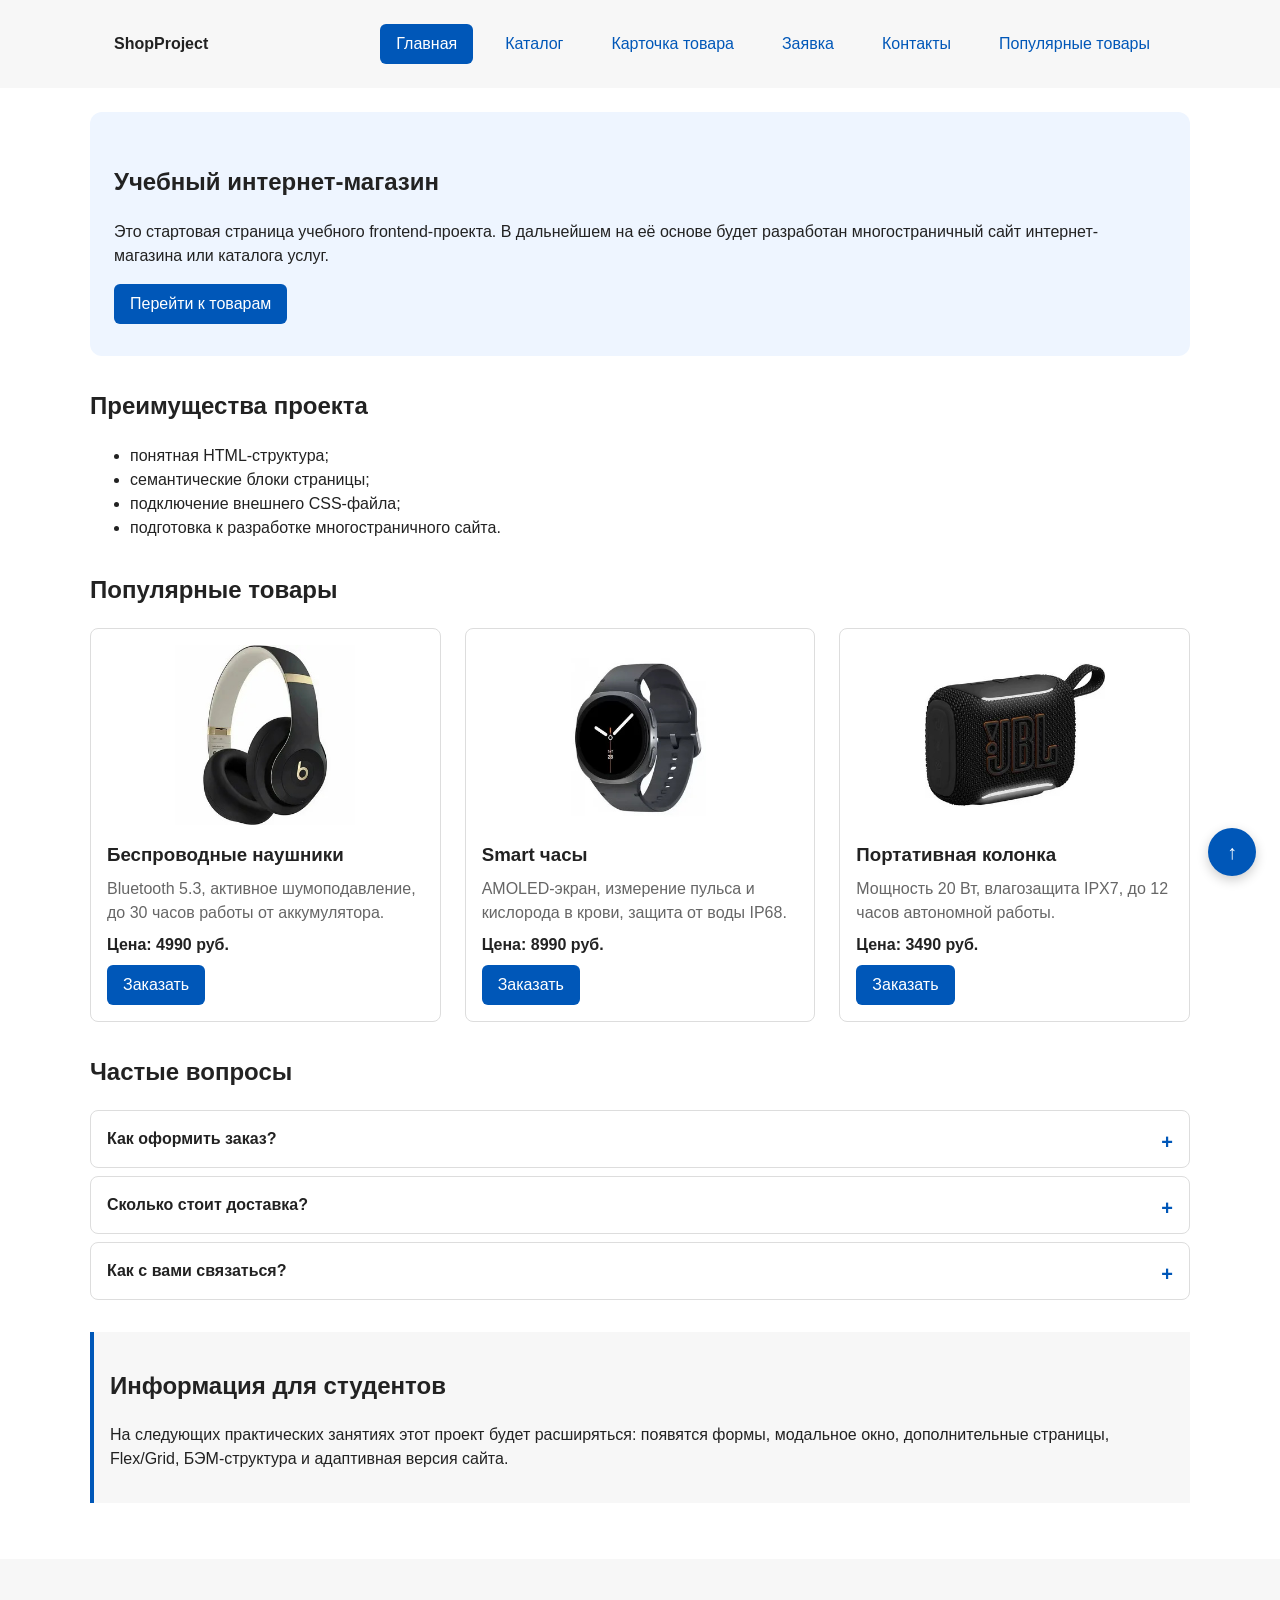
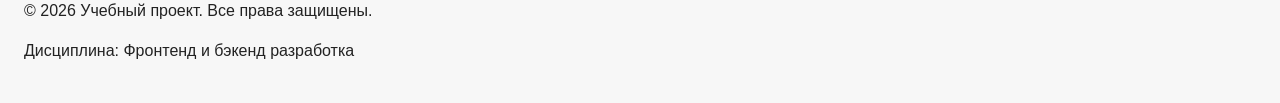
==== index.html @ 7fcfe35f "Create project structure" ====
<!DOCTYPE html>
<html lang="ru">

<head>
  
  <meta charset="UTF-8">
  <meta name="viewport" content="width=device-width, initial-scale=1.0">
  <title>Учебный интернет-магазин</title>
  <link rel="stylesheet" href="css/style.css">
  <script src="js/main.js" defer></script>
  <meta property="og:type" content="website">
  <meta property="og:title" content="Учебный интернет-магазин">
  <meta property="og:description" content="Учебный frontend-проект интернет-магазина.">
  <meta property="og:image" content="https://tobleron333.github.io/kr1-html-css-shop/images/preview.jpg">

</head>

<body>

<header class="site-header">
  <div class="site-header__inner">
    <a class="site-header__logo" href="index.html">ShopProject</a>

    <nav class="site-nav" aria-label="Основная навигация">
      <ul class="site-nav__list">
        <li class="site-nav__item">
          <a class="site-nav__link site-nav__link--active" href="index.html">Главная</a>
        </li>
        <li class="site-nav__item">
          <a class="site-nav__link" href="catalog.html">Каталог</a>
        </li>
        <li class="site-nav__item">
          <a class="site-nav__link" href="product.html">Карточка товара</a>
        </li>
        <li class="site-nav__item">
          <a class="site-nav__link" href="order.html">Заявка</a>
        </li>
        <li class="site-nav__item">
          <a class="site-nav__link" href="contacts.html">Контакты</a>
        </li>
        <li class="site-nav__item">
          <a class="site-nav__link" href="index.html#popular">Популярные товары</a>
        </li>
      </ul>
    </nav>
  </div>
</header>

<main>
  <!-- Основное содержимое страницы -->

   <section class="hero">
  <h1>Учебный интернет-магазин</h1>
  <p>
    Это стартовая страница учебного frontend-проекта.
    В дальнейшем на её основе будет разработан многостраничный сайт
    интернет-магазина или каталога услуг.
  </p>
  <a class="button button--primary" href="#popular">Перейти к товарам</a>
</section>

<section class="section" id="advantages">
  <h2>Преимущества проекта</h2>

  <ul class="advantages__list">
    <li>понятная HTML-структура;</li>
    <li>семантические блоки страницы;</li>
    <li>подключение внешнего CSS-файла;</li>
    <li>подготовка к разработке многостраничного сайта.</li>
  </ul>
</section>

<section class="section" id="popular">
  <h2>Популярные товары</h2>

  <div class="products-grid">

    <article class="product-card">
      <img class="product-card__image" src="images/product-1.jpg" alt="Беспроводные наушники" width="400" height="300" loading="lazy">
      <h3 class="product-card__title">Беспроводные наушники</h3>
      <p class="product-card__description">Bluetooth 5.3, активное шумоподавление, до 30 часов работы от аккумулятора.</p>
      <p class="product-card__price">Цена: 4990 руб.</p>
      <button class="button button--primary product-card__button" type="button" data-product="Беспроводные наушники">
        Заказать
      </button>
    </article>

    <article class="product-card">
      <img class="product-card__image" src="images/product-2.jpg" alt="Умные часы" width="400" height="300" loading="lazy">
      <h3 class="product-card__title">Smart часы</h3>
      <p class="product-card__description">AMOLED-экран, измерение пульса и кислорода в крови, защита от воды IP68.</p>
      <p class="product-card__price">Цена: 8990 руб.</p>
      <button class="button button--primary product-card__button" type="button" data-product="Умные часы">
        Заказать
      </button>
    </article>

    <article class="product-card">
      <img class="product-card__image" src="images/product-3.jpg" alt="Портативная колонка" width="400" height="300" loading="lazy">
      <h3 class="product-card__title">Портативная колонка</h3>
      <p class="product-card__description">Мощность 20 Вт, влагозащита IPX7, до 12 часов автономной работы.</p>
      <p class="product-card__price">Цена: 3490 руб.</p>
      <button class="button button--primary product-card__button" type="button" data-product="Портативная колонка">
        Заказать
      </button>
    </article>

  </div>

</section>

<section class="section faq" id="faq">
  <h2>Частые вопросы</h2>

  <details class="faq__item">
    <summary class="faq__question">Как оформить заказ?</summary>
    <p class="faq__answer">
      Нажмите кнопку «Заказать» на карточке товара или перейдите на страницу «Заявка» и заполните форму. Мы свяжемся с вами для подтверждения.
    </p>
  </details>

  <details class="faq__item">
    <summary class="faq__question">Сколько стоит доставка?</summary>
    <p class="faq__answer">
      Доставка по городу - бесплатно при заказе от 3000 рублей. В другие регионы - по тарифам транспортных компаний.
    </p>
  </details>

  <details class="faq__item">
    <summary class="faq__question">Как с вами связаться?</summary>
    <p class="faq__answer">
      Позвоните по телефону +7 (900) 000-00-00, напишите на
      info@example.com или оставьте заявку через форму на сайте.
    </p>
  </details>
</section>

<aside class="info-block">
  <h2>Информация для студентов</h2>
  <p>
    На следующих практических занятиях этот проект будет расширяться:
    появятся формы, модальное окно, дополнительные страницы, Flex/Grid,
    БЭМ-структура и адаптивная версия сайта.
  </p>
</aside>
</main>

<footer id="contacts">
  <p>&copy; 2026 Учебный проект. Все права защищены.</p>
  <p>Дисциплина: Фронтенд и бэкенд разработка</p>
</footer>

<dialog class="order-dialog" id="order-dialog" aria-labelledby="order-dialog-title">
  <h2 class="order-dialog__title" id="order-dialog-title">Оформление заявки</h2>

  <form class="order-form" id="order-form" action="#" method="post" novalidate>
    <input id="selected-product" name="selected-product" type="hidden">

    <div class="order-form__field">
      <label class="order-form__label" for="order-name">Имя</label>
      <input
        class="order-form__input"
        id="order-name"
        name="name"
        type="text"
        placeholder="Введите ваше имя"
        minlength="2"
        autocomplete="given-name"
        required
      >
    </div>

    <div class="order-form__field">
      <label class="order-form__label" for="order-email">E-mail</label>
      <input
        class="order-form__input"
        id="order-email"
        name="email"
        type="email"
        placeholder="example@mail.ru"
        autocomplete="email"
        required
      >
    </div>

    <div class="order-form__field">
      <label class="order-form__label" for="order-phone">Телефон</label>
      <input
        class="order-form__input"
        id="order-phone"
        name="phone"
        type="tel"
        inputmode="tel"
        placeholder="+7 (900) 000-00-00"
        pattern="^\+7 \(\d{3}\) \d{3}-\d{2}-\d{2}$"
        required
      >
      <small class="order-form__hint">Формат: +7 (900) 000-00-00</small>
    </div>

    <div class="order-form__field">
      <label class="order-form__label" for="order-date">Дата связи</label>
      <input
        class="order-form__input"
        id="order-date"
        name="date"
        type="date"
      >
    </div>

    <div class="order-form__field">
      <label class="order-form__label" for="order-topic">Тема заявки</label>
      <select class="order-form__input" id="order-topic" name="topic" required>
        <option value="">Выберите тему</option>
        <option value="product">Заказ товара</option>
        <option value="consultation">Консультация</option>
        <option value="delivery">Доставка</option>
      </select>
    </div>

    <div class="order-form__field">
      <label class="order-form__label" for="order-comment">Комментарий</label>
      <textarea
        class="order-form__input"
        id="order-comment"
        name="comment"
        rows="4"
        placeholder="Укажите дополнительную информацию"
      ></textarea>
    </div>

    <div class="order-form__field order-form__field--checkbox">
      <label>
        <input
          class="order-form__checkbox"
          id="order-agreement"
          name="agreement"
          type="checkbox"
          required
        >
        Я согласен на обработку данных
      </label>
    </div>

    <div class="order-form__actions">
      <button class="button button--secondary" type="button" id="close-order-dialog">Закрыть</button>
      <button class="button button--primary" type="submit">Отправить заявку</button>
    </div>
  </form>
</dialog>

<p class="success-message" id="success-message" hidden>
  Форма успешно отправлена!
</p>

  <a href="#top" class="scroll-top" id="scroll-top" aria-label="Наверх">↑</a>

</body>
</html>
---- css/style.css ----
/* ===============================
   1. Переменные проекта
   =============================== */

:root {

  --color-bg: #ffffff;
  --color-text: #222222;
  --color-muted: #666666;
  --color-primary: #0057b8;
  --color-primary-dark: #003f86;
  --color-border: #dddddd;
  --color-surface: #f7f7f7;
  --color-surface-accent: #eef5ff;
  --color-danger: #b00020;
  --color-success: #168a2f;
  --color-success-bg: #eefaf0;
  --color-white: #ffffff;

  --space-xs: 4px;
  --space-sm: 8px;
  --space-md: 16px;
  --space-lg: 24px;
  --space-xl: 32px;

  --radius-sm: 6px;
  --radius-md: 8px;
  --radius-lg: 12px;

  --container-width: 1100px;
}

/* ===============================
   2. Базовые стили
   =============================== */

* {
  box-sizing: border-box;
}

html {
  scroll-behavior: smooth;
}

body {
  margin: 0;
  font-family: Arial, sans-serif;
  line-height: 1.5;
  color: var(--color-text);
  background-color: var(--color-bg);
}

main,
footer {
  padding: var(--space-lg);
}

.site-header {
  position: sticky;
  top: 0;
  z-index: 100;
  background-color: var(--color-surface);
}

.site-header__inner {
  display: grid;
  grid-template-columns: auto 1fr;
  align-items: center;
  gap: var(--space-lg);
  max-width: var(--container-width);
  margin: 0 auto;
  padding: var(--space-lg);
}

.site-header__logo {
  font-weight: 700;
  color: var(--color-text);
  text-decoration: none;
}

.site-nav__list {
  display: flex;
  flex-wrap: wrap;
  justify-content: flex-end;
  align-items: center;
  gap: var(--space-md);
  padding: 0;
  margin: 0;
  list-style: none;
}

.site-nav__link {
  display: inline-block;
  padding: var(--space-sm) var(--space-md);
  color: var(--color-primary);
  text-decoration: none;
  border-radius: var(--radius-sm);
}

.site-nav__link:hover {
  color: var(--color-white);
  background-color: var(--color-primary);
}

.site-nav__link:focus-visible {
  outline: 2px solid var(--color-primary);
  outline-offset: 3px;
}

.site-nav__link--active {
  color: var(--color-white);
  background-color: var(--color-primary);
}

footer {
  background-color: var(--color-surface);
}

/* ===============================
   3. Общие элементы интерфейса
   =============================== */

a {
  color: var(--color-primary);
}

a:hover {
  color: var(--color-primary-dark);
}

a:focus-visible {
  outline: 2px solid var(--color-primary);
  outline-offset: 3px;
}

.button {
  display: inline-block;
  padding: var(--space-sm) var(--space-md);
  border: none;
  border-radius: var(--radius-sm);
  font: inherit;
  text-decoration: none;
  cursor: pointer;
}

.button--primary {
  color: var(--color-white);
  background-color: var(--color-primary);
}

.button--primary:hover {
  background-color: var(--color-primary-dark);
}

.button--secondary {
  color: var(--color-primary);
  background-color: transparent;
  border: 1px solid var(--color-primary);
}

.button--secondary:hover {
  color: var(--color-white);
  background-color: var(--color-primary);
}

.button:focus-visible {
  outline: 2px solid var(--color-primary);
  outline-offset: 3px;
}

.button:disabled,
.button--disabled {
  opacity: 0.6;
  cursor: not-allowed;
}

.breadcrumbs {
  max-width: var(--container-width);
  margin: 0 auto var(--space-md);
  font-size: 14px;
  color: var(--color-muted);
}

.breadcrumbs__link {
  color: var(--color-primary);
}

.breadcrumbs__current::before {
  content: " / ";
  color: var(--color-muted);
}

:target {
  outline: 2px dashed var(--color-primary);
  outline-offset: 4px;
}

/* ===============================
   4. Компоненты страницы
   =============================== */

.hero {
  max-width: var(--container-width);
  margin: 0 auto var(--space-xl);
  padding: var(--space-xl) var(--space-lg);
  background-color: var(--color-surface-accent);
  border-radius: var(--radius-lg);
}

.section {
  max-width: var(--container-width);
  margin: 0 auto var(--space-xl);
}

.section h2 {
  margin-top: 0;
}

.products-grid {
  display: grid;
  grid-template-columns: repeat(3,1fr);
  gap: var(--space-lg);
}

.product-card {
  display: flex;
  flex-direction: column;
  gap: var(--space-sm);
  padding: var(--space-md);
  border: 1px solid var(--color-border);
  border-radius: var(--radius-md);
  background-color: var(--color-bg);
  position: relative;
}

.product-card:hover {
  border-color: var(--color-primary);
}

.product-card__title {
  margin: 0;
  color: var(--color-text);
}

.product-card__description {
  margin: 0;
  color: var(--color-muted);
}

.product-card__price {
  margin: 0;
  font-weight: 700;
}

.product-card__button {
  margin-top: auto;
  align-self: flex-start;
}

.product-card--new {
  border-color: var(--color-success);
}

.product-card--discount {
  border-color: var(--color-danger);
}

.product-card--discount .product-card__price {
  color: var(--color-danger);
}

.product-card__badge {
  position: absolute;
  top: var(--space-sm);
  right: var(--space-sm);
  padding: 4px 8px;
  color: var(--color-white);
  background-color: var(--color-primary);
  border-radius: var(--radius-sm);
  font-size: 12px;
  font-weight: 700;
  text-transform: uppercase;
}

.product-card__badge--new {
  background-color: var(--color-success);
}

.product-card__badge--discount {
  background-color: var(--color-danger);
}

.info-block {
  max-width: var(--container-width);
  margin: 0 auto var(--space-xl);
  padding: var(--space-md);
  border-left: 4px solid var(--color-primary);
  background-color: var(--color-surface);
}

.catalog-layout {
  max-width: var(--container-width);
  margin: 0 auto var(--space-xl);
  display: grid;
  grid-template-columns: 260px 1fr;
  grid-template-areas: "filters products";
  gap: var(--space-lg);
}

.catalog-filters {
  grid-area: filters;
  position: sticky;
  top: 100px;
  align-self: start;
  padding: var(--space-md);
  border: 1px solid var(--color-border);
  border-radius: var(--radius-md);
  background-color: var(--color-surface);
}

.catalog-products {
  grid-area: products;
}

/* ===============================
   5. Форма и модальное окно
   =============================== */

.order-dialog {
  width: min(100% - 32px, 560px);
  padding: var(--space-lg);
  border: none;
  border-radius: var(--radius-lg);
}

.order-dialog::backdrop {
  background-color: rgba(0, 0, 0, 0.5);
}

.order-dialog__title {
  margin-top: 0;
}

.order-form__field {
  margin-bottom: var(--space-md);
}

.order-form__label {
  display: block;
  margin-bottom: var(--space-xs);
}

.order-form__input {
  width: 100%;
  padding: 10px 12px;
  border: 1px solid var(--color-border);
  border-radius: var(--radius-sm);
  font: inherit;
}

.order-form__checkbox {
  width: auto;
}

.order-form__hint {
  display: block;
  margin-top: var(--space-xs);
  color: var(--color-muted);
}

.order-form__input:hover {
  border-color: var(--color-primary);
}

.order-form__input:focus-visible,
.order-form__actions button:focus-visible {
  outline: 2px solid var(--color-primary);
  outline-offset: 3px;
}

[aria-invalid="true"] {
  border-color: var(--color-danger);
}

.success-message {
  max-width: var(--container-width);
  margin: var(--space-lg) auto;
  padding: var(--space-md);
  border-left: 4px solid var(--color-success);
  background-color: var(--color-success-bg);
}

.filters-form {
  display: grid;
  gap: var(--space-md);
}

.filters-form fieldset {
  margin: 0;
  padding: var(--space-md);
  border: 1px solid var(--color-border);
  border-radius: var(--radius-sm);
}

.filters-form legend {
  font-weight: 700;
}

.filters-form label {
  display: block;
  margin-bottom: var(--space-sm);
}

.filters-form input[type="number"] {
  width: 100%;
  padding: 8px 10px;
  border: 1px solid var(--color-border);
  border-radius: var(--radius-sm);
  font: inherit;
}

/* ===============================
   6. Карточка товара (страница)
   =============================== */

.product-detail {
  max-width: var(--container-width);
  margin: 0 auto var(--space-xl);
  display: grid;
  grid-template-columns: 1fr 1fr;
  gap: var(--space-xl);
  align-items: start;
}

.product-detail__media {
  position: relative;
  padding: var(--space-xl);
  border: 1px solid var(--color-border);
  border-radius: var(--radius-md);
  background-color: var(--color-surface);
  text-align: center;
}

.product-detail__placeholder {
  font-size: 18px;
  color: var(--color-muted);
  padding: var(--space-xl) 0;
}

.product-detail__info {
  display: flex;
  flex-direction: column;
  gap: var(--space-md);
}

.product-detail__title {
  margin: 0;
}

.product-detail__description {
  margin: 0;
  color: var(--color-muted);
}

.product-detail__price {
  margin: 0;
  font-size: 20px;
  font-weight: 700;
}

.product-table {
  width: 100%;
  border-collapse: collapse;
  margin-top: var(--space-md);
}

.product-table caption {
  text-align: left;
  font-weight: 700;
  margin-bottom: var(--space-sm);
}

.product-table th,
.product-table td {
  padding: var(--space-sm) var(--space-md);
  border: 1px solid var(--color-border);
  text-align: left;
}

.product-table thead th {
  background-color: var(--color-surface);
}

.order-form--page {
  max-width: 560px;
  margin-top: var(--space-lg);
  padding: var(--space-lg);
  border: 1px solid var(--color-border);
  border-radius: var(--radius-md);
  background-color: var(--color-bg);
}

.faq {
  max-width: var(--container-width);
}

.faq__item {
  margin-bottom: var(--space-sm);
  padding: var(--space-md);
  border: 1px solid var(--color-border);
  border-radius: var(--radius-md);
  background-color: var(--color-bg);
}

.faq__item[open] {
  border-color: var(--color-primary);
}

.faq__question {
  position: relative;
  padding-right: var(--space-lg);
  cursor: pointer;
  font-weight: 700;
  color: var(--color-text);
  list-style: none;
}

.faq__question::-webkit-details-marker {
  display: none;
}

.faq__question::after {
  content: "+";
  position: absolute;
  right: 0;
  top: 0;
  font-size: 20px;
  color: var(--color-primary);
}

.faq__item[open] .faq__question::after {
  content: "−";
}

.faq__answer {
  margin-top: var(--space-sm);
  margin-bottom: 0;
  color: var(--color-muted);
}

/* Кнопка Наверх */
.scroll-top {
  position: fixed;
  right: var(--space-lg);
  bottom: var(--space-lg);
  z-index: 50;
  display: inline-flex;
  align-items: center;
  justify-content: center;
  width: 48px;
  height: 48px;
  color: var(--color-white);
  background-color: var(--color-primary);
  border-radius: 50%;
  text-decoration: none;
  font-size: 20px;
  font-weight: 700;
  box-shadow: 0 4px 12px rgba(0, 0, 0, 0.2);
  opacity: 0;
  visibility: hidden;
  transition: opacity 0.3s, visibility 0.3s, background-color 0.2s;
}

.scroll-top--visible {
  opacity: 1;
  visibility: visible;
}

.scroll-top:hover {
  background-color: var(--color-primary-dark);
}

.scroll-top:focus-visible {
  outline: 2px solid var(--color-primary);
  outline-offset: 3px;
}

.product-card__image {
  display: block;
  width: 100%;
  height: 180px;
  object-fit: contain;
  border-radius: var(--radius-sm);
  margin-bottom: var(--space-sm);
}

.product-detail__image {
  display: block;
  width: 100%;
  height: auto;
  border-radius: var(--radius-md);
}
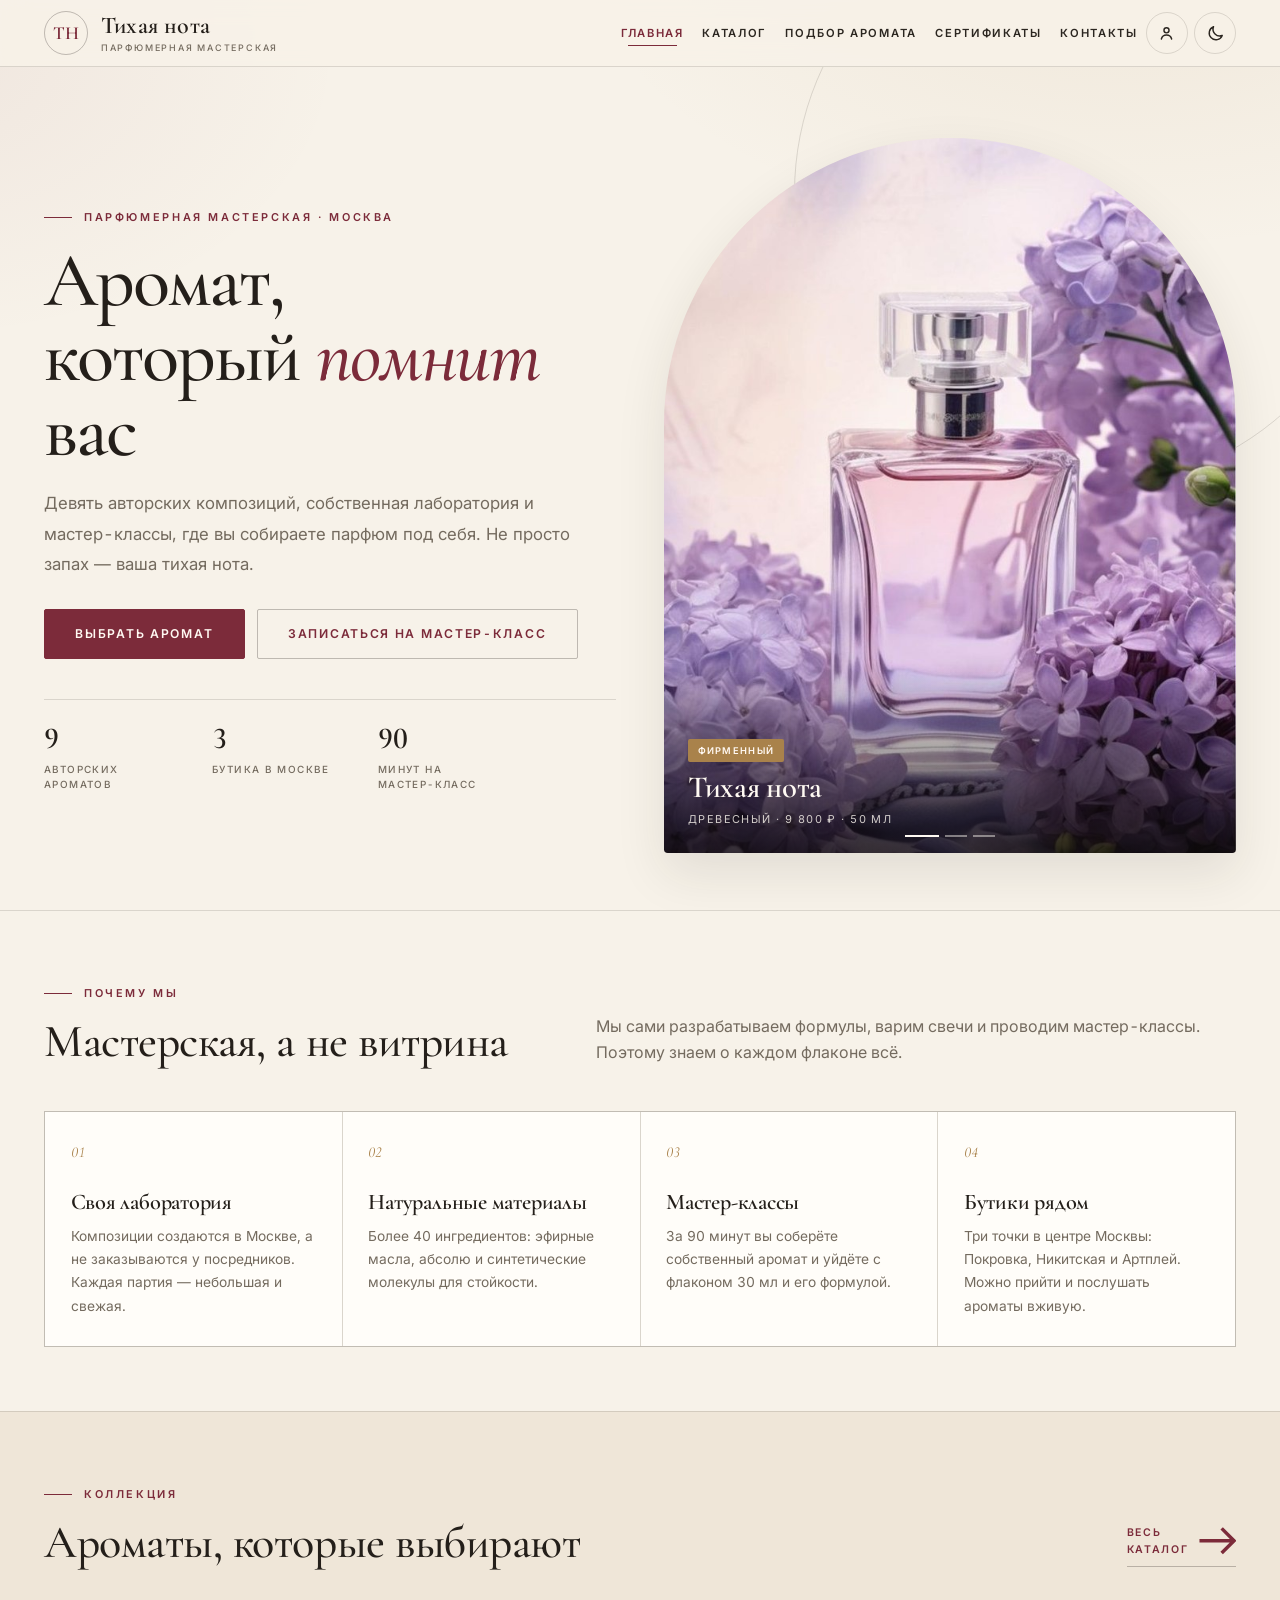
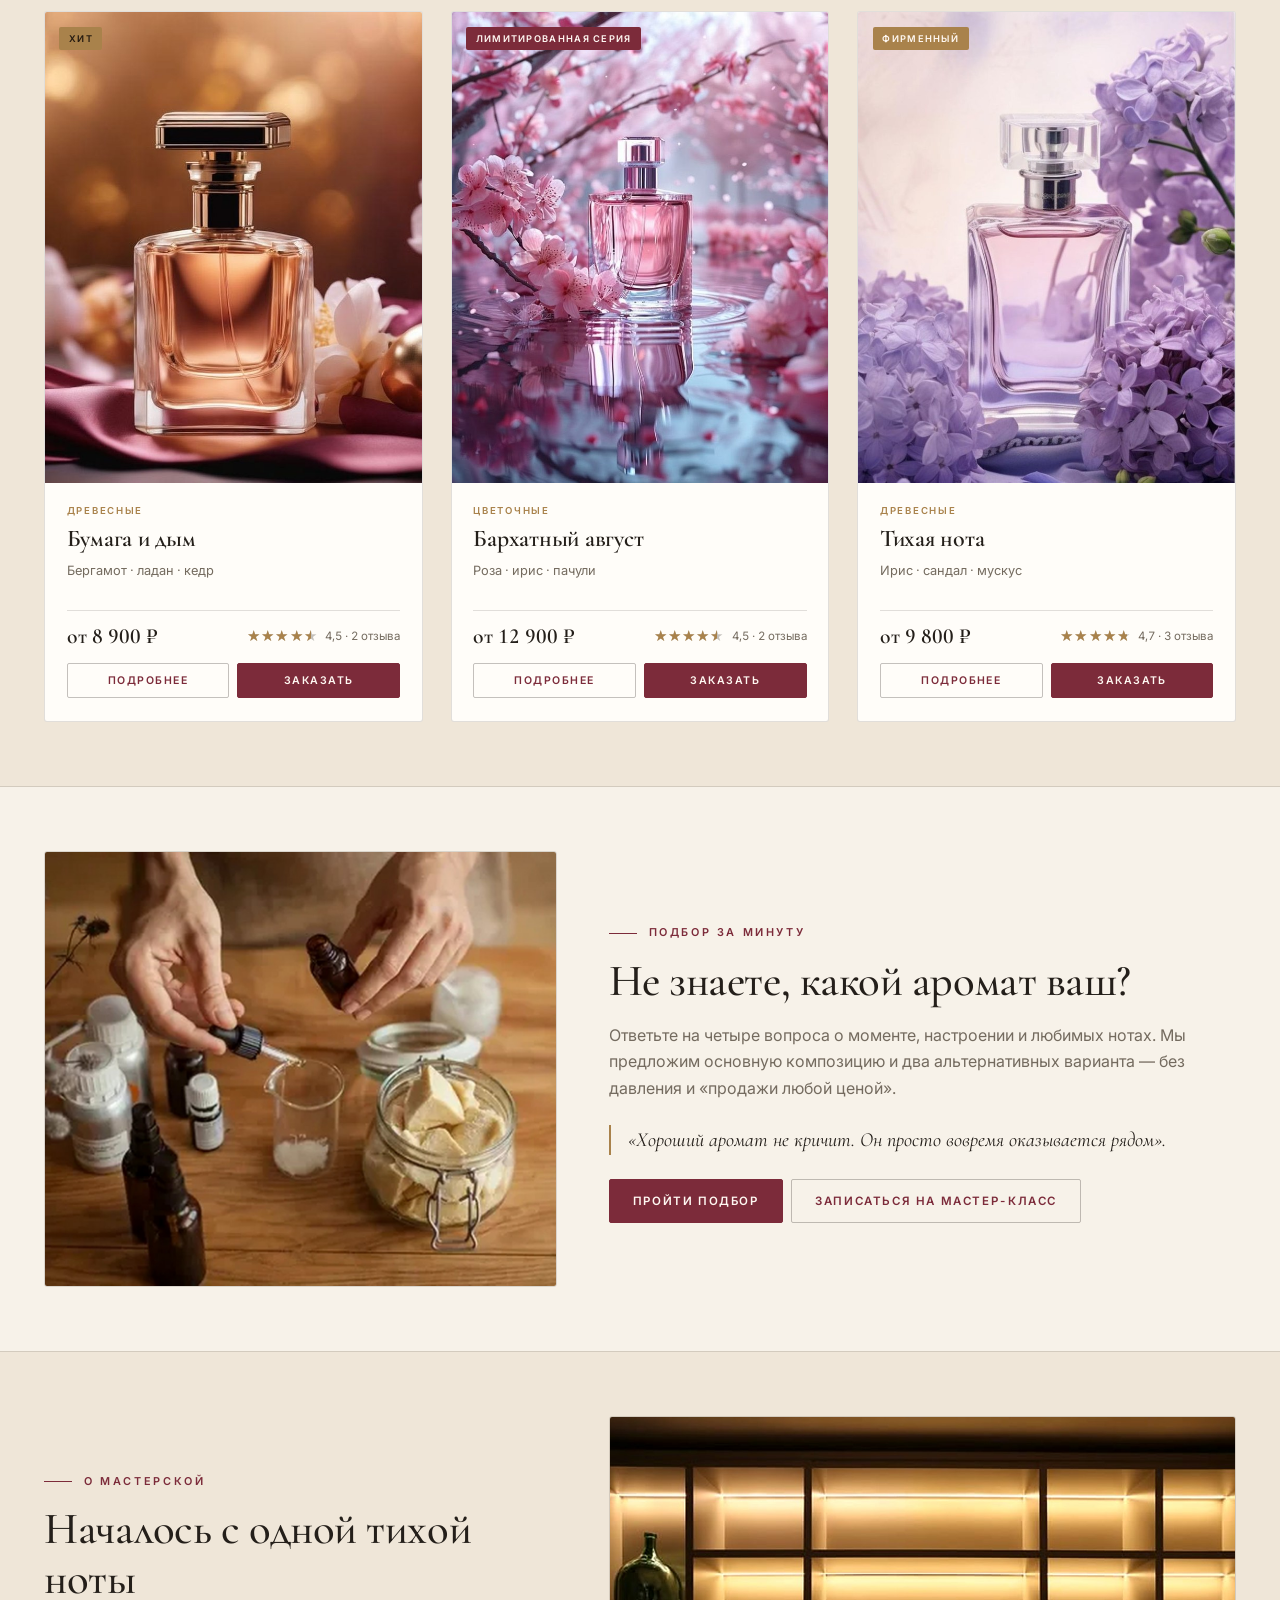
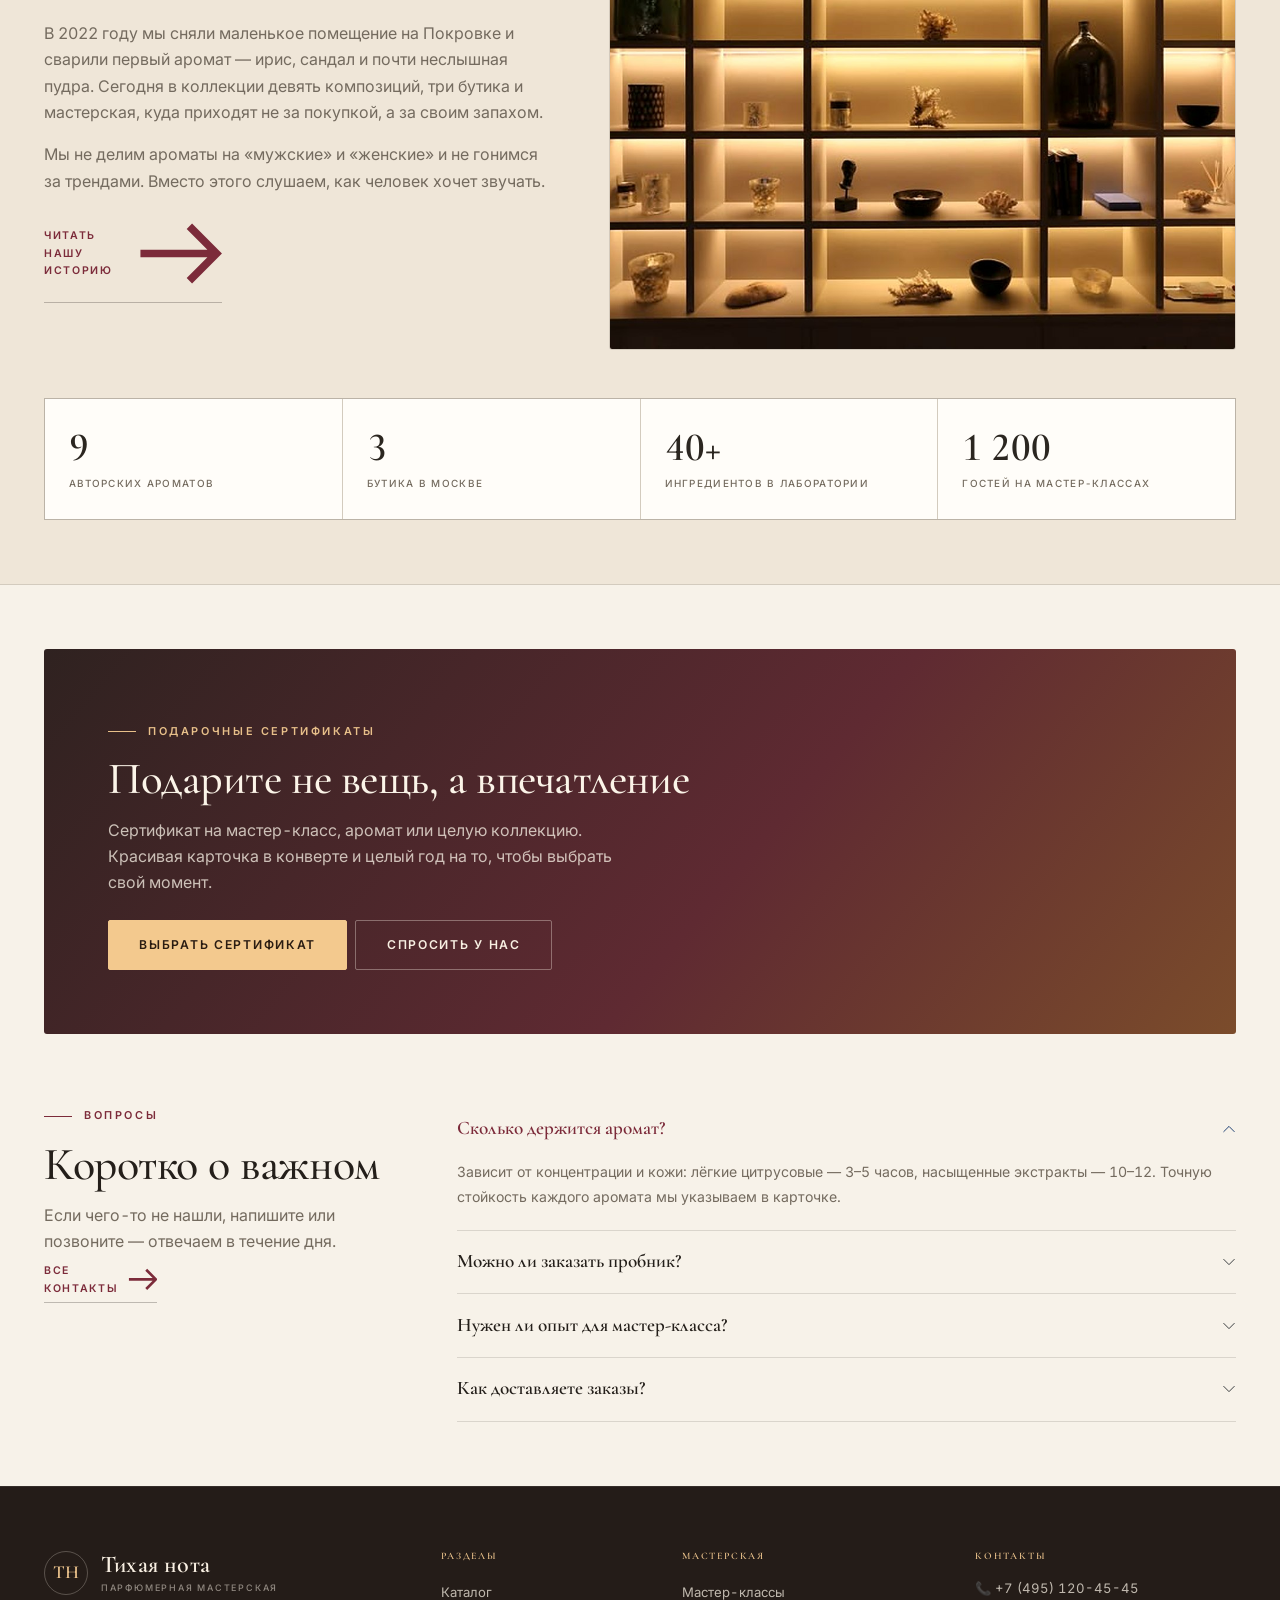
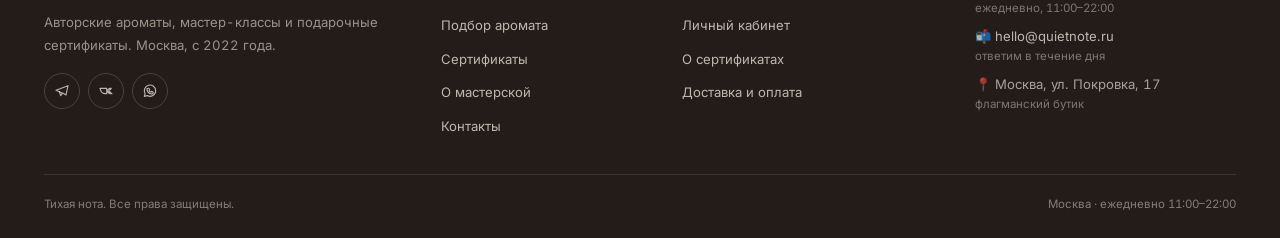
==== commit ca953749: "improve site" ====
--- a/index.html
+++ b/index.html
@@ -1,259 +1,535 @@
 <!DOCTYPE html>
-<html lang="ru">
-
+<html lang="ru" data-bs-theme="light">
 <head>
-  
   <meta charset="UTF-8">
   <meta name="viewport" content="width=device-width, initial-scale=1.0">
-  <title>Учебный интернет-магазин</title>
-  <link rel="stylesheet" href="css/style.css">
-  <script src="js/main.js" defer></script>
+  <title>Тихая нота — парфюмерная мастерская и бутик в Москве</title>
+  <meta name="description" content="«Тихая нота» — парфюмерная мастерская и бутик в Москве. Девять авторских ароматов, мастер-классы по созданию парфюма и подарочные сертификаты.">
   <meta property="og:type" content="website">
-  <meta property="og:title" content="Учебный интернет-магазин">
-  <meta property="og:description" content="Учебный frontend-проект интернет-магазина.">
-  <meta property="og:image" content="https://tobleron333.github.io/kr1-html-css-shop/images/preview.jpg">
-
+  <meta property="og:title" content="Тихая нота — парфюмерная мастерская и бутик">
+  <meta property="og:description" content="Авторские ароматы, мастер-классы и подарочные сертификаты. Аромат, который помнит вас.">
+  <meta property="og:image" content="images/preview.jpg">
+  <meta property="og:locale" content="ru_RU">
+  <meta name="theme-color" content="#f7f2e9">
+  <script>
+    (function () {
+      try {
+        var savedTheme = localStorage.getItem('tn_theme');
+        if (savedTheme === 'light' || savedTheme === 'dark') {
+          document.documentElement.setAttribute('data-bs-theme', savedTheme);
+        }
+      } catch (error) { /* localStorage недоступен */ }
+    })();
+  </script>
+  <link rel="icon" href="images/favicon.svg" type="image/svg+xml">
+  <link rel="preconnect" href="https://fonts.googleapis.com">
+  <link rel="preconnect" href="https://fonts.gstatic.com" crossorigin>
+  <link href="https://fonts.googleapis.com/css2?family=Cormorant+Garamond:ital,wght@0,400;0,500;0,600;0,700;1,400;1,500&family=Inter:wght@300;400;500;600;700&display=swap" rel="stylesheet">
+  <link href="vendor/bootstrap/css/bootstrap.min.css" rel="stylesheet">
+  <link rel="stylesheet" href="css/custom.css">
 </head>
-
 <body>
 
-<header class="site-header">
-  <div class="site-header__inner">
-    <a class="site-header__logo" href="index.html">ShopProject</a>
-
-    <nav class="site-nav" aria-label="Основная навигация">
-      <ul class="site-nav__list">
-        <li class="site-nav__item">
-          <a class="site-nav__link site-nav__link--active" href="index.html">Главная</a>
-        </li>
-        <li class="site-nav__item">
-          <a class="site-nav__link" href="catalog.html">Каталог</a>
-        </li>
-        <li class="site-nav__item">
-          <a class="site-nav__link" href="product.html">Карточка товара</a>
-        </li>
-        <li class="site-nav__item">
-          <a class="site-nav__link" href="order.html">Заявка</a>
-        </li>
-        <li class="site-nav__item">
-          <a class="site-nav__link" href="contacts.html">Контакты</a>
-        </li>
-        <li class="site-nav__item">
-          <a class="site-nav__link" href="index.html#popular">Популярные товары</a>
-        </li>
-      </ul>
+  <a class="skip-link" href="#main">Перейти к содержимому</a>
+
+  <header class="site-header">
+    <nav class="navbar navbar-expand-lg site-nav" aria-label="Основная навигация">
+      <div class="container navbar-container">
+
+        <a class="navbar-brand" href="index.html">
+          <span class="brand-mark" aria-hidden="true">ТН</span>
+          <span class="brand-text">
+            <span class="brand-name">Тихая нота</span>
+            <span class="brand-tagline">Парфюмерная мастерская</span>
+          </span>
+        </a>
+
+        <div class="collapse navbar-collapse" id="mainNavbar">
+          <ul class="navbar-nav ms-auto">
+            <li class="nav-item"><a class="nav-link active" aria-current="page" href="index.html">Главная</a></li>
+            <li class="nav-item"><a class="nav-link" href="catalog.html">Каталог</a></li>
+            <li class="nav-item"><a class="nav-link" href="quiz.html">Подбор аромата</a></li>
+            <li class="nav-item"><a class="nav-link" href="certificates.html">Сертификаты</a></li>
+            <li class="nav-item"><a class="nav-link" href="contacts.html">Контакты</a></li>
+          </ul>
+        </div>
+
+        <div class="nav-actions">
+          <a class="nav-icon-link" href="account.html" aria-label="Личный кабинет" title="Личный кабинет">
+            <svg viewBox="0 0 24 24" fill="none" stroke="currentColor" stroke-width="1.8" stroke-linecap="round" stroke-linejoin="round" aria-hidden="true">
+              <circle cx="12" cy="8" r="3.2"></circle>
+              <path d="M5.5 19c.8-3.2 3.3-5 6.5-5s5.7 1.8 6.5 5"></path>
+            </svg>
+          </a>
+          <button class="theme-toggle" id="themeToggle" type="button" aria-label="Включить тёмную тему" aria-pressed="false" title="Включить тёмную тему">
+            <span class="theme-toggle__icon theme-toggle__sun" aria-hidden="true">
+              <svg viewBox="0 0 24 24" fill="none" stroke="currentColor" stroke-width="1.8" stroke-linecap="round" stroke-linejoin="round">
+                <circle cx="12" cy="12" r="4"></circle>
+                <path d="M12 2v2M12 20v2M4.9 4.9l1.4 1.4M17.7 17.7l1.4 1.4M2 12h2M20 12h2M4.9 19.1l1.4-1.4M17.7 6.3l1.4-1.4"></path>
+              </svg>
+            </span>
+            <span class="theme-toggle__icon theme-toggle__moon" aria-hidden="true">
+              <svg viewBox="0 0 24 24" fill="none" stroke="currentColor" stroke-width="1.8" stroke-linecap="round" stroke-linejoin="round">
+                <path d="M20.5 14.5A8.5 8.5 0 0 1 9.5 3.5a8.5 8.5 0 1 0 11 11Z"></path>
+              </svg>
+            </span>
+          </button>
+          <button class="navbar-toggler" type="button" data-bs-toggle="collapse" data-bs-target="#mainNavbar" aria-controls="mainNavbar" aria-expanded="false" aria-label="Переключить навигацию">
+            <span class="navbar-toggler-icon"><span class="menu-line"></span></span>
+          </button>
+        </div>
+
+      </div>
     </nav>
+  </header>
+
+  <main id="main">
+
+    <!-- Первый экран -->
+    <section class="hero">
+      <div class="container">
+        <div class="row align-items-center g-4 g-lg-5">
+          <div class="col-12 col-lg-6">
+            <span class="eyebrow hero-eyebrow">Парфюмерная мастерская · Москва</span>
+            <h1 class="display-title">Аромат,<br>который <span class="accent">помнит</span> вас</h1>
+            <p class="hero-subtitle">
+              Девять авторских композиций, собственная лаборатория и мастер-классы,
+              где вы собираете парфюм под себя. Не просто запах — ваша тихая нота.
+            </p>
+            <div class="hero-actions">
+              <a class="btn btn-primary btn-lg" href="catalog.html">Выбрать аромат</a>
+              <a class="btn btn-outline-primary btn-lg" href="order.html">Записаться на мастер-класс</a>
+            </div>
+            <div class="hero-stats">
+              <div>
+                <strong>9</strong>
+                <span>авторских ароматов</span>
+              </div>
+              <div>
+                <strong>3</strong>
+                <span>бутика в Москве</span>
+              </div>
+              <div>
+                <strong>90</strong>
+                <span>минут на мастер-класс</span>
+              </div>
+            </div>
+          </div>
+
+          <div class="col-12 col-lg-6">
+            <div id="heroCarousel" class="carousel slide hero-carousel" data-bs-ride="carousel" data-bs-interval="4500" data-bs-pause="false">
+              <div class="carousel-indicators">
+                <button type="button" data-bs-target="#heroCarousel" data-bs-slide-to="0" class="active" aria-current="true" aria-label="Аромат «Тихая нота»"></button>
+                <button type="button" data-bs-target="#heroCarousel" data-bs-slide-to="1" aria-label="Аромат «Бархатный август»"></button>
+                <button type="button" data-bs-target="#heroCarousel" data-bs-slide-to="2" aria-label="Аромат «Тёмный мёд»"></button>
+              </div>
+              <div class="carousel-inner">
+                <div class="carousel-item active">
+                  <img src="images/hero-1.jpg" alt="Флакон аромата «Тихая нота»" width="720" height="900">
+                  <div class="carousel-caption">
+                    <span class="badge bg-info">Фирменный</span>
+                    <h2>Тихая нота</h2>
+                    <p>Древесный · 9 800 ₽ · 50 мл</p>
+                  </div>
+                </div>
+                <div class="carousel-item">
+                  <img src="images/hero-2.jpg" alt="Флакон аромата «Бархатный август»" width="720" height="900" loading="lazy">
+                  <div class="carousel-caption">
+                    <span class="badge bg-danger">Лимитированная серия</span>
+                    <h2>Бархатный август</h2>
+                    <p>Цветочный · 12 900 ₽ · 50 мл</p>
+                  </div>
+                </div>
+                <div class="carousel-item">
+                  <img src="images/hero-3.jpg" alt="Флакон аромата «Тёмный мёд»" width="720" height="900" loading="lazy">
+                  <div class="carousel-caption">
+                    <span class="badge bg-warning">Хит</span>
+                    <h2>Тёмный мёд</h2>
+                    <p>Гурманский · 14 900 ₽ · 50 мл</p>
+                  </div>
+                </div>
+              </div>
+              <button class="carousel-control-prev" type="button" data-bs-target="#heroCarousel" data-bs-slide="prev">
+                <span class="carousel-control-prev-icon" aria-hidden="true"></span>
+                <span class="visually-hidden">Предыдущий аромат</span>
+              </button>
+              <button class="carousel-control-next" type="button" data-bs-target="#heroCarousel" data-bs-slide="next">
+                <span class="carousel-control-next-icon" aria-hidden="true"></span>
+                <span class="visually-hidden">Следующий аромат</span>
+              </button>
+            </div>
+          </div>
+        </div>
+      </div>
+    </section>
+
+    <!-- Преимущества -->
+    <section class="section" aria-labelledby="advantagesTitle">
+      <div class="container">
+        <div class="section-head">
+          <div>
+            <span class="eyebrow">Почему мы</span>
+            <h2 class="section-title" id="advantagesTitle">Мастерская, а не витрина</h2>
+          </div>
+          <p class="section-lead mb-0">Мы сами разрабатываем формулы, варим свечи и проводим мастер-классы. Поэтому знаем о каждом флаконе всё.</p>
+        </div>
+
+        <div class="advantages">
+          <article class="advantage" data-reveal>
+            <span class="advantage__num">01</span>
+            <h3 class="advantage__title">Своя лаборатория</h3>
+            <p class="advantage__text">Композиции создаются в Москве, а не заказываются у посредников. Каждая партия — небольшая и свежая.</p>
+          </article>
+          <article class="advantage" data-reveal>
+            <span class="advantage__num">02</span>
+            <h3 class="advantage__title">Натуральные материалы</h3>
+            <p class="advantage__text">Более 40 ингредиентов: эфирные масла, абсолю и синтетические молекулы для стойкости.</p>
+          </article>
+          <article class="advantage" data-reveal>
+            <span class="advantage__num">03</span>
+            <h3 class="advantage__title">Мастер-классы</h3>
+            <p class="advantage__text">За 90 минут вы соберёте собственный аромат и уйдёте с флаконом 30 мл и его формулой.</p>
+          </article>
+          <article class="advantage" data-reveal>
+            <span class="advantage__num">04</span>
+            <h3 class="advantage__title">Бутики рядом</h3>
+            <p class="advantage__text">Три точки в центре Москвы: Покровка, Никитская и Артплей. Можно прийти и послушать ароматы вживую.</p>
+          </article>
+        </div>
+      </div>
+    </section>
+
+    <!-- Популярные ароматы -->
+    <section class="section section--soft" aria-labelledby="popularTitle">
+      <div class="container">
+        <div class="section-head">
+          <div>
+            <span class="eyebrow">Коллекция</span>
+            <h2 class="section-title" id="popularTitle">Ароматы, которые выбирают</h2>
+          </div>
+          <a class="section-link" href="catalog.html">Весь каталог
+            <svg class="btn-icon" viewBox="0 0 16 16" fill="none" stroke="currentColor" stroke-width="1.4" aria-hidden="true"><path d="M1 8h13M10 3l5 5-5 5"/></svg>
+          </a>
+        </div>
+
+        <div class="products-grid">
+
+          <article class="product-card" data-reveal>
+            <a class="product-card__media" href="product.html?id=paper-smoke" aria-label="Аромат «Бумага и дым»">
+              <img src="images/perfume-1.jpg" alt="Аромат «Бумага и дым»" width="400" height="500" loading="lazy">
+              <span class="badge bg-warning product-card__badge">Хит</span>
+            </a>
+            <div class="product-card__body">
+              <p class="product-card__family">Древесные</p>
+              <h3 class="product-card__title"><a href="product.html?id=paper-smoke">Бумага и дым</a></h3>
+              <p class="product-card__notes">Бергамот · ладан · кедр</p>
+              <div class="product-card__meta">
+                <span class="product-card__price">от 8 900 ₽</span>
+                <span class="rating" data-rating-for="paper-smoke"></span>
+              </div>
+              <div class="product-card__actions">
+                <a class="btn btn-outline-primary btn-sm" href="product.html?id=paper-smoke">Подробнее</a>
+                <button class="btn btn-primary btn-sm" type="button" data-order-perfume="paper-smoke" data-volume="50" data-price="8900">Заказать</button>
+              </div>
+            </div>
+          </article>
+
+          <article class="product-card" data-reveal>
+            <a class="product-card__media" href="product.html?id=velvet-august" aria-label="Аромат «Бархатный август»">
+              <img src="images/perfume-3.jpg" alt="Аромат «Бархатный август»" width="400" height="500" loading="lazy">
+              <span class="badge bg-danger product-card__badge">Лимитированная серия</span>
+            </a>
+            <div class="product-card__body">
+              <p class="product-card__family">Цветочные</p>
+              <h3 class="product-card__title"><a href="product.html?id=velvet-august">Бархатный август</a></h3>
+              <p class="product-card__notes">Роза · ирис · пачули</p>
+              <div class="product-card__meta">
+                <span class="product-card__price">от 12 900 ₽</span>
+                <span class="rating" data-rating-for="velvet-august"></span>
+              </div>
+              <div class="product-card__actions">
+                <a class="btn btn-outline-primary btn-sm" href="product.html?id=velvet-august">Подробнее</a>
+                <button class="btn btn-primary btn-sm" type="button" data-order-perfume="velvet-august" data-volume="50" data-price="12900">Заказать</button>
+              </div>
+            </div>
+          </article>
+
+          <article class="product-card" data-reveal>
+            <a class="product-card__media" href="product.html?id=quiet-note" aria-label="Аромат «Тихая нота»">
+              <img src="images/perfume-9.jpg" alt="Аромат «Тихая нота»" width="400" height="500" loading="lazy">
+              <span class="badge bg-info product-card__badge">Фирменный</span>
+            </a>
+            <div class="product-card__body">
+              <p class="product-card__family">Древесные</p>
+              <h3 class="product-card__title"><a href="product.html?id=quiet-note">Тихая нота</a></h3>
+              <p class="product-card__notes">Ирис · сандал · мускус</p>
+              <div class="product-card__meta">
+                <span class="product-card__price">от 9 800 ₽</span>
+                <span class="rating" data-rating-for="quiet-note"></span>
+              </div>
+              <div class="product-card__actions">
+                <a class="btn btn-outline-primary btn-sm" href="product.html?id=quiet-note">Подробнее</a>
+                <button class="btn btn-primary btn-sm" type="button" data-order-perfume="quiet-note" data-volume="50" data-price="9800">Заказать</button>
+              </div>
+            </div>
+          </article>
+
+        </div>
+      </div>
+    </section>
+
+    <!-- Подбор -->
+    <section class="section" aria-labelledby="quizTeaserTitle">
+      <div class="container">
+        <div class="about-grid">
+          <div class="about-media" data-reveal>
+            <img src="images/masterclass.jpg" alt="Стол парфюмерной мастерской с флаконами и колбами" width="1200" height="900" loading="lazy">
+          </div>
+          <div class="about-copy" data-reveal>
+            <span class="eyebrow">Подбор за минуту</span>
+            <h2 id="quizTeaserTitle">Не знаете, какой аромат ваш?</h2>
+            <p>
+              Ответьте на четыре вопроса о моменте, настроении и любимых нотах.
+              Мы предложим основную композицию и два альтернативных варианта — без давления и «продажи любой ценой».
+            </p>
+            <blockquote>«Хороший аромат не кричит. Он просто вовремя оказывается рядом».</blockquote>
+            <div class="d-flex flex-wrap gap-2">
+              <a class="btn btn-primary" href="quiz.html">Пройти подбор</a>
+              <a class="btn btn-outline-primary" href="order.html">Записаться на мастер-класс</a>
+            </div>
+          </div>
+        </div>
+      </div>
+    </section>
+
+    <!-- О мастерской -->
+    <section class="section section--soft" aria-labelledby="aboutTeaserTitle">
+      <div class="container">
+        <div class="about-grid">
+          <div class="about-copy" data-reveal>
+            <span class="eyebrow">О мастерской</span>
+            <h2 id="aboutTeaserTitle">Началось с одной тихой ноты</h2>
+            <p>
+              В 2022 году мы сняли маленькое помещение на Покровке и сварили первый аромат — ирис, сандал и почти
+              неслышная пудра. Сегодня в коллекции девять композиций, три бутика и мастерская, куда приходят
+              не за покупкой, а за своим запахом.
+            </p>
+            <p>
+              Мы не делим ароматы на «мужские» и «женские» и не гонимся за трендами. Вместо этого слушаем,
+              как человек хочет звучать.
+            </p>
+            <a class="section-link" href="about.html">Читать нашу историю
+              <svg class="btn-icon" viewBox="0 0 16 16" fill="none" stroke="currentColor" stroke-width="1.4" aria-hidden="true"><path d="M1 8h13M10 3l5 5-5 5"/></svg>
+            </a>
+          </div>
+          <div class="about-media" data-reveal>
+            <img src="images/atelier.jpg" alt="Ателье «Тихая нота»: полка с флаконами и окно" width="1200" height="900" loading="lazy">
+          </div>
+        </div>
+
+        <div class="numbers-grid mt-5" data-reveal>
+          <div class="number-card"><strong>9</strong><span>авторских ароматов</span></div>
+          <div class="number-card"><strong>3</strong><span>бутика в Москве</span></div>
+          <div class="number-card"><strong>40+</strong><span>ингредиентов в лаборатории</span></div>
+          <div class="number-card"><strong>1 200</strong><span>гостей на мастер-классах</span></div>
+        </div>
+      </div>
+    </section>
+
+    <!-- Сертификаты -->
+    <section class="section">
+      <div class="container">
+        <div class="cta-band" data-reveal>
+          <span class="eyebrow" style="color:#e8c08a;">Подарочные сертификаты</span>
+          <h2>Подарите не вещь, а впечатление</h2>
+          <p>Сертификат на мастер-класс, аромат или целую коллекцию. Красивая карточка в конверте и целый год на то, чтобы выбрать свой момент.</p>
+          <div class="d-flex flex-wrap gap-2">
+            <a class="btn btn-primary btn-lg" href="certificates.html">Выбрать сертификат</a>
+            <a class="btn btn-outline-primary btn-lg" href="contacts.html" style="--bs-btn-color:#f8efe2;--bs-btn-border-color:rgba(251,244,232,.35);--bs-btn-hover-bg:#f8efe2;--bs-btn-hover-color:#2a1c12;">Спросить у нас</a>
+          </div>
+        </div>
+      </div>
+    </section>
+
+    <!-- FAQ -->
+    <section class="section section--flush-top" aria-labelledby="faqTitle">
+      <div class="container">
+        <div class="row g-4 g-lg-5">
+          <div class="col-12 col-lg-4">
+            <span class="eyebrow">Вопросы</span>
+            <h2 class="section-title" id="faqTitle">Коротко о важном</h2>
+            <p class="section-lead">Если чего-то не нашли, напишите или позвоните — отвечаем в течение дня.</p>
+            <a class="section-link mt-2" href="contacts.html">Все контакты
+              <svg class="btn-icon" viewBox="0 0 16 16" fill="none" stroke="currentColor" stroke-width="1.4" aria-hidden="true"><path d="M1 8h13M10 3l5 5-5 5"/></svg>
+            </a>
+          </div>
+          <div class="col-12 col-lg-8">
+            <div class="accordion" id="faqAccordion">
+              <div class="accordion-item">
+                <h3 class="accordion-header">
+                  <button class="accordion-button" type="button" data-bs-toggle="collapse" data-bs-target="#faq1" aria-expanded="true" aria-controls="faq1">Сколько держится аромат?</button>
+                </h3>
+                <div id="faq1" class="accordion-collapse collapse show" data-bs-parent="#faqAccordion">
+                  <div class="accordion-body">Зависит от концентрации и кожи: лёгкие цитрусовые — 3–5 часов, насыщенные экстракты — 10–12. Точную стойкость каждого аромата мы указываем в карточке.</div>
+                </div>
+              </div>
+              <div class="accordion-item">
+                <h3 class="accordion-header">
+                  <button class="accordion-button collapsed" type="button" data-bs-toggle="collapse" data-bs-target="#faq2" aria-expanded="false" aria-controls="faq2">Можно ли заказать пробник?</button>
+                </h3>
+                <div id="faq2" class="accordion-collapse collapse" data-bs-parent="#faqAccordion">
+                  <div class="accordion-body">Да, в бутиках есть наборы из пяти пробников по 2 мл. Набор стоит 1 200 ₽, а его стоимость засчитывается в покупку полного флакона в течение месяца.</div>
+                </div>
+              </div>
+              <div class="accordion-item">
+                <h3 class="accordion-header">
+                  <button class="accordion-button collapsed" type="button" data-bs-toggle="collapse" data-bs-target="#faq3" aria-expanded="false" aria-controls="faq3">Нужен ли опыт для мастер-класса?</button>
+                </h3>
+                <div id="faq3" class="accordion-collapse collapse" data-bs-parent="#faqAccordion">
+                  <div class="accordion-body">Нет. Парфюмер ведёт вас от первого вдоха до готового флакона: объясняет ноты, помогает с дозировками и не даёт «пересолить» композицию.</div>
+                </div>
+              </div>
+              <div class="accordion-item">
+                <h3 class="accordion-header">
+                  <button class="accordion-button collapsed" type="button" data-bs-toggle="collapse" data-bs-target="#faq4" aria-expanded="false" aria-controls="faq4">Как доставляете заказы?</button>
+                </h3>
+                <div id="faq4" class="accordion-collapse collapse" data-bs-parent="#faqAccordion">
+                  <div class="accordion-body">По Москве — курьером за 1–2 дня, по России — СДЭК или Почтой России. При заказе от 10 000 ₽ доставка по Москве бесплатная.</div>
+                </div>
+              </div>
+            </div>
+          </div>
+        </div>
+      </div>
+    </section>
+
+  </main>
+
+  <footer class="site-footer">
+    <div class="container">
+      <div class="footer-grid">
+        <div class="footer-brand">
+          <a class="navbar-brand" href="index.html">
+            <span class="brand-mark" aria-hidden="true">ТН</span>
+            <span class="brand-text">
+              <span class="brand-name">Тихая нота</span>
+              <span class="brand-tagline">Парфюмерная мастерская</span>
+            </span>
+          </a>
+          <p>Авторские ароматы, мастер-классы и подарочные сертификаты. Москва, с 2022 года.</p>
+          <div class="footer-socials">
+            <a href="#" aria-label="Telegram"><svg viewBox="0 0 24 24" fill="none" stroke="currentColor" stroke-width="1.7" stroke-linecap="round" stroke-linejoin="round" aria-hidden="true"><path d="M21 4 3 11l5 2 2 6 3-4 5 3 3-14Z"/><path d="m8 13 4 2"/></svg></a>
+            <a href="#" aria-label="VK"><svg viewBox="0 0 24 24" fill="none" stroke="currentColor" stroke-width="1.7" stroke-linecap="round" stroke-linejoin="round" aria-hidden="true"><path d="M3 8c1 5 4 8 8 8h2v-4c2 2 3 3 5 4h3c-2-1-5-4-5-4s2-2 4-4h-3c-1 1-3 3-4 4V8H3Z"/></svg></a>
+            <a href="#" aria-label="WhatsApp"><svg viewBox="0 0 24 24" fill="none" stroke="currentColor" stroke-width="1.7" stroke-linecap="round" stroke-linejoin="round" aria-hidden="true"><path d="M20.5 11.5a8.5 8.5 0 0 1-12.6 7.4L3.5 20l1.1-4.3A8.5 8.5 0 1 1 20.5 11.5Z"/><path d="M8.8 8.4c.3-.6.7-.6 1-.6h.4c.2 0 .4.1.5.4l.7 1.6c.1.2 0 .4-.1.6l-.5.6c-.1.2-.2.3 0 .6.5.9 1.2 1.6 2.1 2 .3.1.4.1.6-.1l.7-.8c.2-.2.4-.2.6-.1l1.6.8c.2.1.3.2.3.4 0 .3 0 1.1-.5 1.7-.5.6-1.3 1-2.1 1-1.7 0-4.1-1.4-5.5-3.6-.9-1.4-1.2-2.6-1.1-3.4 0-.4.1-.8.3-1.1Z"/></svg></a>
+          </div>
+        </div>
+
+        <div>
+          <h2 class="footer-title">Разделы</h2>
+          <ul class="footer-nav">
+            <li><a href="catalog.html">Каталог</a></li>
+            <li><a href="quiz.html">Подбор аромата</a></li>
+            <li><a href="certificates.html">Сертификаты</a></li>
+            <li><a href="about.html">О мастерской</a></li>
+            <li><a href="contacts.html">Контакты</a></li>
+          </ul>
+        </div>
+
+        <div>
+          <h2 class="footer-title">Мастерская</h2>
+          <ul class="footer-nav">
+            <li><a href="order.html">Мастер-классы</a></li>
+            <li><a href="account.html">Личный кабинет</a></li>
+            <li><a href="certificates.html#faq">О сертификатах</a></li>
+            <li><a href="index.html#faqTitle">Доставка и оплата</a></li>
+          </ul>
+        </div>
+
+        <div>
+          <h2 class="footer-title">Контакты</h2>
+          <ul class="footer-contact">
+            <li><a href="tel:+74951204545">📞 +7 (495) 120-45-45</a><span>ежедневно, 11:00–22:00</span></li>
+            <li><a href="mailto:hello@quietnote.ru">📬 hello@quietnote.ru</a><span>ответим в течение дня</span></li>
+            <li>📍 Москва, ул. Покровка, 17<span>флагманский бутик</span></li>
+          </ul>
+        </div>
+      </div>
+
+      <div class="footer-bottom">
+        <span>Тихая нота. Все права защищены.</span>
+        <span>Москва · ежедневно 11:00–22:00</span>
+      </div>
+    </div>
+  </footer>
+
+  <nav class="mobile-nav" aria-label="Мобильная навигация">
+    <a href="index.html" class="active" aria-current="page">
+      <svg viewBox="0 0 24 24" fill="none" stroke="currentColor" stroke-width="1.8" stroke-linecap="round" stroke-linejoin="round" aria-hidden="true"><path d="M4 10.5 12 4l8 6.5V20H4v-9.5Z"/><path d="M9.5 20v-5h5v5"/></svg>
+      <span>Главная</span>
+    </a>
+    <a href="catalog.html">
+      <svg viewBox="0 0 24 24" fill="none" stroke="currentColor" stroke-width="1.8" stroke-linecap="round" stroke-linejoin="round" aria-hidden="true"><rect x="3.5" y="3.5" width="7" height="7"/><rect x="13.5" y="3.5" width="7" height="7"/><rect x="3.5" y="13.5" width="7" height="7"/><rect x="13.5" y="13.5" width="7" height="7"/></svg>
+      <span>Каталог</span>
+    </a>
+    <a href="quiz.html">
+      <svg viewBox="0 0 24 24" fill="none" stroke="currentColor" stroke-width="1.8" stroke-linecap="round" stroke-linejoin="round" aria-hidden="true"><path d="M12 3v3M12 18v3M4.2 7.2l2.1 2.1M17.7 14.7l2.1 2.1M3 12h3M18 12h3M4.2 16.8l2.1-2.1M17.7 9.3l2.1-2.1"/><circle cx="12" cy="12" r="3"/></svg>
+      <span>Подбор</span>
+    </a>
+    <a href="account.html">
+      <svg viewBox="0 0 24 24" fill="none" stroke="currentColor" stroke-width="1.8" stroke-linecap="round" stroke-linejoin="round" aria-hidden="true"><circle cx="12" cy="8" r="3.2"/><path d="M5.5 19c.8-3.2 3.3-5 6.5-5s5.7 1.8 6.5 5"/></svg>
+      <span>Кабинет</span>
+    </a>
+  </nav>
+
+  <button class="scroll-top" id="scrollTop" type="button" aria-label="Наверх">
+    <span class="scroll-top__icon" aria-hidden="true">🌸</span>
+  </button>
+
+  <!-- Быстрое оформление заказа -->
+  <div class="modal fade" id="orderModal" tabindex="-1" aria-labelledby="orderModalTitle" aria-hidden="true">
+    <div class="modal-dialog modal-dialog-centered">
+      <div class="modal-content">
+        <div class="modal-header">
+          <h2 class="modal-title" id="orderModalTitle">Оформление заказа</h2>
+          <button type="button" class="btn-close" data-bs-dismiss="modal" aria-label="Закрыть"></button>
+        </div>
+        <div class="modal-body">
+          <div id="orderProduct" class="order-product"></div>
+          <div class="success-message" id="orderSuccess">
+            Заказ <strong id="orderNumber"></strong> принят. Мы свяжемся с вами, чтобы подтвердить объём и доставку.
+            Следить за статусом можно в <a href="account.html">личном кабинете</a>.
+          </div>
+          <form id="orderForm" novalidate>
+            <input type="hidden" id="orderPerfumeId" name="perfume">
+            <input type="hidden" id="orderVolume" name="volume">
+            <input type="hidden" id="orderPrice" name="price">
+            <div class="mb-3">
+              <label class="form-label" for="orderName">Имя</label>
+              <input class="form-control" id="orderName" name="name" type="text" autocomplete="given-name" placeholder="Как к вам обращаться" required>
+              <div class="field-error" data-error-for="orderName"></div>
+            </div>
+            <div class="mb-3">
+              <label class="form-label" for="orderPhone">Телефон</label>
+              <input class="form-control" id="orderPhone" name="phone" type="tel" inputmode="tel" autocomplete="tel" placeholder="+7 (900) 000-00-00" required>
+              <div class="field-error" data-error-for="orderPhone"></div>
+            </div>
+            <div class="mb-4">
+              <label class="form-label" for="orderComment">Комментарий</label>
+              <textarea class="form-control" id="orderComment" name="comment" rows="3" placeholder="Например, нужен пробник перед покупкой"></textarea>
+            </div>
+            <button class="btn btn-primary w-100" id="orderSubmit" type="submit">Подтвердить заказ</button>
+            <p class="summary-note">Оплата при получении или в бутике. Отправим подтверждение по телефону.</p>
+          </form>
+        </div>
+      </div>
+    </div>
   </div>
-</header>
-
-<main>
-  <!-- Основное содержимое страницы -->
-
-   <section class="hero">
-  <h1>Учебный интернет-магазин</h1>
-  <p>
-    Это стартовая страница учебного frontend-проекта.
-    В дальнейшем на её основе будет разработан многостраничный сайт
-    интернет-магазина или каталога услуг.
-  </p>
-  <a class="button button--primary" href="#popular">Перейти к товарам</a>
-</section>
-
-<section class="section" id="advantages">
-  <h2>Преимущества проекта</h2>
-
-  <ul class="advantages__list">
-    <li>понятная HTML-структура;</li>
-    <li>семантические блоки страницы;</li>
-    <li>подключение внешнего CSS-файла;</li>
-    <li>подготовка к разработке многостраничного сайта.</li>
-  </ul>
-</section>
-
-<section class="section" id="popular">
-  <h2>Популярные товары</h2>
-
-  <div class="products-grid">
-
-    <article class="product-card">
-      <img class="product-card__image" src="images/product-1.jpg" alt="Беспроводные наушники" width="400" height="300" loading="lazy">
-      <h3 class="product-card__title">Беспроводные наушники</h3>
-      <p class="product-card__description">Bluetooth 5.3, активное шумоподавление, до 30 часов работы от аккумулятора.</p>
-      <p class="product-card__price">Цена: 4990 руб.</p>
-      <button class="button button--primary product-card__button" type="button" data-product="Беспроводные наушники">
-        Заказать
-      </button>
-    </article>
-
-    <article class="product-card">
-      <img class="product-card__image" src="images/product-2.jpg" alt="Умные часы" width="400" height="300" loading="lazy">
-      <h3 class="product-card__title">Smart часы</h3>
-      <p class="product-card__description">AMOLED-экран, измерение пульса и кислорода в крови, защита от воды IP68.</p>
-      <p class="product-card__price">Цена: 8990 руб.</p>
-      <button class="button button--primary product-card__button" type="button" data-product="Умные часы">
-        Заказать
-      </button>
-    </article>
-
-    <article class="product-card">
-      <img class="product-card__image" src="images/product-3.jpg" alt="Портативная колонка" width="400" height="300" loading="lazy">
-      <h3 class="product-card__title">Портативная колонка</h3>
-      <p class="product-card__description">Мощность 20 Вт, влагозащита IPX7, до 12 часов автономной работы.</p>
-      <p class="product-card__price">Цена: 3490 руб.</p>
-      <button class="button button--primary product-card__button" type="button" data-product="Портативная колонка">
-        Заказать
-      </button>
-    </article>
-
-  </div>
-
-</section>
-
-<section class="section faq" id="faq">
-  <h2>Частые вопросы</h2>
-
-  <details class="faq__item">
-    <summary class="faq__question">Как оформить заказ?</summary>
-    <p class="faq__answer">
-      Нажмите кнопку «Заказать» на карточке товара или перейдите на страницу «Заявка» и заполните форму. Мы свяжемся с вами для подтверждения.
-    </p>
-  </details>
-
-  <details class="faq__item">
-    <summary class="faq__question">Сколько стоит доставка?</summary>
-    <p class="faq__answer">
-      Доставка по городу - бесплатно при заказе от 3000 рублей. В другие регионы - по тарифам транспортных компаний.
-    </p>
-  </details>
-
-  <details class="faq__item">
-    <summary class="faq__question">Как с вами связаться?</summary>
-    <p class="faq__answer">
-      Позвоните по телефону +7 (900) 000-00-00, напишите на
-      info@example.com или оставьте заявку через форму на сайте.
-    </p>
-  </details>
-</section>
-
-<aside class="info-block">
-  <h2>Информация для студентов</h2>
-  <p>
-    На следующих практических занятиях этот проект будет расширяться:
-    появятся формы, модальное окно, дополнительные страницы, Flex/Grid,
-    БЭМ-структура и адаптивная версия сайта.
-  </p>
-</aside>
-</main>
-
-<footer id="contacts">
-  <p>&copy; 2026 Учебный проект. Все права защищены.</p>
-  <p>Дисциплина: Фронтенд и бэкенд разработка</p>
-</footer>
-
-<dialog class="order-dialog" id="order-dialog" aria-labelledby="order-dialog-title">
-  <h2 class="order-dialog__title" id="order-dialog-title">Оформление заявки</h2>
-
-  <form class="order-form" id="order-form" action="#" method="post" novalidate>
-    <input id="selected-product" name="selected-product" type="hidden">
-
-    <div class="order-form__field">
-      <label class="order-form__label" for="order-name">Имя</label>
-      <input
-        class="order-form__input"
-        id="order-name"
-        name="name"
-        type="text"
-        placeholder="Введите ваше имя"
-        minlength="2"
-        autocomplete="given-name"
-        required
-      >
-    </div>
-
-    <div class="order-form__field">
-      <label class="order-form__label" for="order-email">E-mail</label>
-      <input
-        class="order-form__input"
-        id="order-email"
-        name="email"
-        type="email"
-        placeholder="example@mail.ru"
-        autocomplete="email"
-        required
-      >
-    </div>
-
-    <div class="order-form__field">
-      <label class="order-form__label" for="order-phone">Телефон</label>
-      <input
-        class="order-form__input"
-        id="order-phone"
-        name="phone"
-        type="tel"
-        inputmode="tel"
-        placeholder="+7 (900) 000-00-00"
-        pattern="^\+7 \(\d{3}\) \d{3}-\d{2}-\d{2}$"
-        required
-      >
-      <small class="order-form__hint">Формат: +7 (900) 000-00-00</small>
-    </div>
-
-    <div class="order-form__field">
-      <label class="order-form__label" for="order-date">Дата связи</label>
-      <input
-        class="order-form__input"
-        id="order-date"
-        name="date"
-        type="date"
-      >
-    </div>
-
-    <div class="order-form__field">
-      <label class="order-form__label" for="order-topic">Тема заявки</label>
-      <select class="order-form__input" id="order-topic" name="topic" required>
-        <option value="">Выберите тему</option>
-        <option value="product">Заказ товара</option>
-        <option value="consultation">Консультация</option>
-        <option value="delivery">Доставка</option>
-      </select>
-    </div>
-
-    <div class="order-form__field">
-      <label class="order-form__label" for="order-comment">Комментарий</label>
-      <textarea
-        class="order-form__input"
-        id="order-comment"
-        name="comment"
-        rows="4"
-        placeholder="Укажите дополнительную информацию"
-      ></textarea>
-    </div>
-
-    <div class="order-form__field order-form__field--checkbox">
-      <label>
-        <input
-          class="order-form__checkbox"
-          id="order-agreement"
-          name="agreement"
-          type="checkbox"
-          required
-        >
-        Я согласен на обработку данных
-      </label>
-    </div>
-
-    <div class="order-form__actions">
-      <button class="button button--secondary" type="button" id="close-order-dialog">Закрыть</button>
-      <button class="button button--primary" type="submit">Отправить заявку</button>
-    </div>
-  </form>
-</dialog>
-
-<p class="success-message" id="success-message" hidden>
-  Форма успешно отправлена!
-</p>
-
-  <a href="#top" class="scroll-top" id="scroll-top" aria-label="Наверх">↑</a>
-
+
+  <script src="vendor/bootstrap/js/bootstrap.bundle.min.js"></script>
+  <script src="js/data.js"></script>
+  <script src="js/store.js"></script>
+  <script src="js/theme.js"></script>
+  <script src="js/ratings.js"></script>
+  <script src="js/custom.js"></script>
 </body>
-</html>+</html>
--- a/css/custom.css
+++ b/css/custom.css
@@ -0,0 +1,4198 @@
+/* ==========================================================================
+   «Тихая нота» — парфюмерная мастерская и бутик
+   Фирменные стили поверх Bootstrap 5.3.8.
+   Светлая тема — бумага и бордо, тёмная — вечерний бутик.
+   ========================================================================== */
+
+/* --------------------------------------------------------------------------
+   1. Токены
+   -------------------------------------------------------------------------- */
+
+:root {
+  --tn-bg: #f7f2e9;
+  --tn-bg-soft: #efe6d8;
+  --tn-surface: #fffdf9;
+  --tn-surface-2: #f2eadf;
+  --tn-ink: #241f1a;
+  --tn-text: #2b2620;
+  --tn-muted: #746b5f;
+  --tn-border: rgba(43, 38, 32, 0.14);
+  --tn-border-strong: rgba(43, 38, 32, 0.28);
+  --tn-accent: #7c2b3a;
+  --tn-accent-hover: #611f2c;
+  --tn-accent-soft: rgba(124, 43, 58, 0.08);
+  --tn-accent-ink: #fff8f2;
+  --tn-brass: #a9824b;
+  --tn-green: #3f6b4f;
+  --tn-danger: #9c2f2f;
+  --tn-header-bg: rgba(247, 242, 233, 0.88);
+  --tn-shadow: 0 20px 50px rgba(43, 38, 32, 0.1);
+  --tn-shadow-soft: 0 10px 26px rgba(43, 38, 32, 0.07);
+  --tn-radius: 3px;
+  --tn-radius-lg: 6px;
+  --tn-serif: "Cormorant Garamond", "Playfair Display", Georgia, "Times New Roman", serif;
+  --tn-sans: "Inter", "Manrope", system-ui, -apple-system, "Segoe UI", sans-serif;
+  --tn-container: 1240px;
+}
+
+[data-bs-theme="dark"] {
+  --tn-bg: #14110f;
+  --tn-bg-soft: #1a1613;
+  --tn-surface: #1e1916;
+  --tn-surface-2: #261f1b;
+  --tn-ink: #f4ede3;
+  --tn-text: #ece4d8;
+  --tn-muted: #a99d8e;
+  --tn-border: rgba(244, 237, 227, 0.14);
+  --tn-border-strong: rgba(244, 237, 227, 0.3);
+  --tn-accent: #d9a86c;
+  --tn-accent-hover: #e8bd88;
+  --tn-accent-soft: rgba(217, 168, 108, 0.12);
+  --tn-accent-ink: #241a10;
+  --tn-brass: #d9a86c;
+  --tn-green: #86b394;
+  --tn-danger: #e08b8b;
+  --tn-header-bg: rgba(20, 17, 15, 0.88);
+  --tn-shadow: 0 20px 60px rgba(0, 0, 0, 0.5);
+  --tn-shadow-soft: 0 10px 30px rgba(0, 0, 0, 0.35);
+}
+
+/* --------------------------------------------------------------------------
+   2. База и типографика
+   -------------------------------------------------------------------------- */
+
+* {
+  box-sizing: border-box;
+}
+
+html {
+  scroll-behavior: smooth;
+  scroll-padding-top: 96px;
+}
+
+body {
+  min-height: 100vh;
+  margin: 0;
+  overflow-x: hidden;
+  font-family: var(--tn-sans);
+  font-size: 1rem;
+  font-weight: 400;
+  font-variant-numeric: lining-nums tabular-nums;
+  line-height: 1.65;
+  color: var(--tn-text);
+  background-color: var(--tn-bg);
+  background-image:
+    radial-gradient(900px 520px at 88% -8%, rgba(169, 130, 75, 0.1), transparent 62%),
+    radial-gradient(700px 480px at -6% 6%, rgba(124, 43, 58, 0.06), transparent 60%);
+  background-repeat: no-repeat;
+  background-attachment: fixed;
+  -webkit-font-smoothing: antialiased;
+  text-rendering: optimizeLegibility;
+}
+
+h1, h2, h3, h4, h5, h6,
+.h1, .h2, .h3, .h4, .h5, .h6 {
+  font-family: var(--tn-serif);
+  font-weight: 600;
+  line-height: 1.1;
+  letter-spacing: -0.01em;
+  color: var(--tn-ink);
+}
+
+p {
+  margin-bottom: 1rem;
+}
+
+a {
+  color: var(--tn-accent);
+  text-decoration-thickness: 1px;
+  text-underline-offset: 3px;
+  transition: color 0.2s ease;
+}
+
+a:hover {
+  color: var(--tn-accent-hover);
+}
+
+img {
+  max-width: 100%;
+  height: auto;
+}
+
+::selection {
+  color: var(--tn-accent-ink);
+  background: var(--tn-accent);
+}
+
+:focus-visible {
+  outline: 2px solid var(--tn-accent);
+  outline-offset: 3px;
+}
+
+.container,
+.navbar-container {
+  width: 100%;
+  max-width: var(--tn-container);
+  margin-inline: auto;
+  padding-inline: 1.5rem;
+}
+
+.display-title {
+  margin: 0 0 1.25rem;
+  font-family: var(--tn-serif);
+  font-size: clamp(2.9rem, 6vw, 5.1rem);
+  font-weight: 500;
+  line-height: 0.98;
+  letter-spacing: -0.025em;
+}
+
+.accent {
+  color: var(--tn-accent);
+  font-style: italic;
+}
+
+.text-muted {
+  color: var(--tn-muted) !important;
+}
+
+.eyebrow {
+  display: inline-flex;
+  align-items: center;
+  gap: 0.75rem;
+  margin-bottom: 1rem;
+  font-size: 0.68rem;
+  font-weight: 600;
+  line-height: 1.4;
+  letter-spacing: 0.24em;
+  text-transform: uppercase;
+  color: var(--tn-accent);
+}
+
+.eyebrow::before {
+  content: "";
+  display: inline-block;
+  width: 28px;
+  height: 1px;
+  background: currentColor;
+}
+
+.eyebrow--plain::before {
+  display: none;
+}
+
+.lead-text {
+  font-size: 1.06rem;
+  line-height: 1.8;
+  color: var(--tn-muted);
+}
+
+.divider {
+  height: 1px;
+  margin: 0;
+  border: 0;
+  background: var(--tn-border);
+}
+
+/* --------------------------------------------------------------------------
+   3. Bootstrap: перекраска переменных
+   -------------------------------------------------------------------------- */
+
+:root,
+[data-bs-theme="light"] {
+  --bs-body-bg: var(--tn-bg);
+  --bs-body-color: var(--tn-text);
+  --bs-body-font-family: var(--tn-sans);
+  --bs-emphasis-color: var(--tn-ink);
+  --bs-secondary-color: var(--tn-muted);
+  --bs-secondary-rgb: 116, 107, 95;
+  --bs-border-color: var(--tn-border);
+  --bs-border-color-translucent: var(--tn-border);
+  --bs-link-color: var(--tn-accent);
+  --bs-link-hover-color: var(--tn-accent-hover);
+  --bs-primary: var(--tn-accent);
+  --bs-primary-rgb: 124, 43, 58;
+  --bs-focus-ring-color: rgba(124, 43, 58, 0.28);
+  --bs-tertiary-bg: var(--tn-surface-2);
+  --bs-secondary-bg: var(--tn-surface-2);
+}
+
+[data-bs-theme="dark"] {
+  --bs-body-bg: var(--tn-bg);
+  --bs-body-color: var(--tn-text);
+  --bs-emphasis-color: var(--tn-ink);
+  --bs-secondary-color: var(--tn-muted);
+  --bs-secondary-rgb: 169, 157, 142;
+  --bs-border-color: var(--tn-border);
+  --bs-border-color-translucent: var(--tn-border);
+  --bs-link-color: var(--tn-accent);
+  --bs-link-hover-color: var(--tn-accent-hover);
+  --bs-primary: var(--tn-accent);
+  --bs-primary-rgb: 217, 168, 108;
+  --bs-focus-ring-color: rgba(217, 168, 108, 0.3);
+  --bs-tertiary-bg: var(--tn-surface-2);
+  --bs-secondary-bg: var(--tn-surface-2);
+}
+
+/* --------------------------------------------------------------------------
+   4. Кнопки
+   -------------------------------------------------------------------------- */
+
+.btn {
+  --bs-btn-font-family: var(--tn-sans);
+  --bs-btn-font-size: 0.72rem;
+  --bs-btn-font-weight: 600;
+  --bs-btn-line-height: 1.3;
+  --bs-btn-padding-x: 1.45rem;
+  --bs-btn-padding-y: 0.85rem;
+  --bs-btn-border-width: 1px;
+  --bs-btn-border-radius: 2px;
+  display: inline-flex;
+  align-items: center;
+  justify-content: center;
+  gap: 0.55rem;
+  letter-spacing: 0.14em;
+  text-transform: uppercase;
+  white-space: normal;
+  transition: background-color 0.2s ease, border-color 0.2s ease, color 0.2s ease, transform 0.2s ease;
+}
+
+.btn:active {
+  transform: translateY(1px);
+}
+
+.btn-lg {
+  --bs-btn-font-size: 0.76rem;
+  --bs-btn-padding-x: 1.9rem;
+  --bs-btn-padding-y: 1rem;
+  --bs-btn-border-radius: 2px;
+}
+
+.btn-sm {
+  --bs-btn-font-size: 0.66rem;
+  --bs-btn-padding-x: 1rem;
+  --bs-btn-padding-y: 0.6rem;
+}
+
+.btn-primary {
+  --bs-btn-color: var(--tn-accent-ink);
+  --bs-btn-bg: var(--tn-accent);
+  --bs-btn-border-color: var(--tn-accent);
+  --bs-btn-hover-color: var(--tn-accent-ink);
+  --bs-btn-hover-bg: var(--tn-accent-hover);
+  --bs-btn-hover-border-color: var(--tn-accent-hover);
+  --bs-btn-active-color: var(--tn-accent-ink);
+  --bs-btn-active-bg: var(--tn-accent-hover);
+  --bs-btn-active-border-color: var(--tn-accent-hover);
+  --bs-btn-disabled-color: var(--tn-accent-ink);
+  --bs-btn-disabled-bg: var(--tn-accent);
+  --bs-btn-disabled-border-color: var(--tn-accent);
+}
+
+.btn-outline-primary {
+  --bs-btn-color: var(--tn-accent);
+  --bs-btn-border-color: var(--tn-border-strong);
+  --bs-btn-hover-color: var(--tn-accent-ink);
+  --bs-btn-hover-bg: var(--tn-accent);
+  --bs-btn-hover-border-color: var(--tn-accent);
+  --bs-btn-active-color: var(--tn-accent-ink);
+  --bs-btn-active-bg: var(--tn-accent);
+  --bs-btn-active-border-color: var(--tn-accent);
+}
+
+.btn-secondary {
+  --bs-btn-color: var(--tn-ink);
+  --bs-btn-bg: transparent;
+  --bs-btn-border-color: var(--tn-border-strong);
+  --bs-btn-hover-color: var(--tn-bg);
+  --bs-btn-hover-bg: var(--tn-ink);
+  --bs-btn-hover-border-color: var(--tn-ink);
+  --bs-btn-active-color: var(--tn-bg);
+  --bs-btn-active-bg: var(--tn-ink);
+  --bs-btn-active-border-color: var(--tn-ink);
+}
+
+.btn-link {
+  --bs-btn-color: var(--tn-text);
+  padding-inline: 0;
+  text-decoration: none;
+  border: 0;
+}
+
+.btn-link:hover {
+  color: var(--tn-accent);
+}
+
+.btn .btn-icon {
+  width: 14px;
+  height: 14px;
+  flex: 0 0 auto;
+}
+
+/* --------------------------------------------------------------------------
+   5. Шапка и навигация
+   -------------------------------------------------------------------------- */
+
+.site-header {
+  position: sticky;
+  top: 0;
+  z-index: 1030;
+  background: var(--tn-header-bg);
+  border-bottom: 1px solid var(--tn-border);
+  backdrop-filter: saturate(140%) blur(14px);
+  -webkit-backdrop-filter: saturate(140%) blur(14px);
+}
+
+.site-nav {
+  padding-block: 0.7rem;
+}
+
+.navbar-brand {
+  order: 0;
+  display: inline-flex;
+  align-items: center;
+  gap: 0.8rem;
+  margin: 0;
+  padding: 0;
+  color: var(--tn-ink);
+  text-decoration: none;
+}
+
+.navbar-brand:hover {
+  color: var(--tn-ink);
+}
+
+.brand-mark {
+  display: grid;
+  place-items: center;
+  width: 44px;
+  height: 44px;
+  flex: 0 0 auto;
+  font-family: var(--tn-serif);
+  font-size: 1.15rem;
+  font-weight: 600;
+  letter-spacing: 0.02em;
+  color: var(--tn-accent);
+  border: 1px solid var(--tn-border-strong);
+  border-radius: 50%;
+  background: transparent;
+}
+
+.brand-text {
+  display: flex;
+  flex-direction: column;
+  line-height: 1.1;
+}
+
+.brand-name {
+  font-family: var(--tn-serif);
+  font-size: 1.5rem;
+  font-weight: 600;
+  letter-spacing: 0.01em;
+}
+
+.brand-tagline {
+  margin-top: 0.25rem;
+  font-size: 0.56rem;
+  font-weight: 500;
+  letter-spacing: 0.2em;
+  text-transform: uppercase;
+  color: var(--tn-muted);
+}
+
+.nav-actions {
+  order: 2;
+  display: flex;
+  align-items: center;
+  gap: 0.4rem;
+  margin-left: 0;
+}
+
+.nav-icon-link,
+.theme-toggle,
+.navbar-toggler {
+  display: grid;
+  place-items: center;
+  width: 42px;
+  height: 42px;
+  padding: 0;
+  color: var(--tn-text);
+  background: transparent;
+  border: 1px solid var(--tn-border);
+  border-radius: 50%;
+  transition: color 0.2s ease, border-color 0.2s ease, background-color 0.2s ease;
+}
+
+.nav-icon-link:hover,
+.theme-toggle:hover,
+.navbar-toggler:hover {
+  color: var(--tn-accent);
+  border-color: var(--tn-accent);
+}
+
+.nav-icon-link svg {
+  width: 19px;
+  height: 19px;
+}
+
+.theme-toggle {
+  position: relative;
+  overflow: hidden;
+}
+
+.theme-toggle__icon {
+  position: absolute;
+  inset: 0;
+  display: grid;
+  place-items: center;
+  opacity: 0;
+  transform: rotate(-50deg) scale(0.6);
+  transition: opacity 0.3s ease, transform 0.4s ease;
+}
+
+.theme-toggle__icon svg {
+  width: 19px;
+  height: 19px;
+}
+
+[data-bs-theme="dark"] .theme-toggle__sun {
+  opacity: 1;
+  transform: rotate(0) scale(1);
+}
+
+[data-bs-theme="light"] .theme-toggle__moon {
+  opacity: 1;
+  transform: rotate(0) scale(1);
+}
+
+.navbar-toggler {
+  border-radius: 50%;
+}
+
+.navbar-toggler-icon {
+  position: relative;
+  display: block;
+  width: 18px;
+  height: 12px;
+  background-image: none;
+}
+
+.navbar-toggler-icon::before,
+.navbar-toggler-icon::after,
+.menu-line {
+  content: "";
+  position: absolute;
+  left: 0;
+  width: 18px;
+  height: 1.5px;
+  background: currentColor;
+  transition: transform 0.25s ease, opacity 0.2s ease;
+}
+
+.navbar-toggler-icon::before {
+  top: 0;
+}
+
+.menu-line {
+  top: 5.25px;
+}
+
+.navbar-toggler-icon::after {
+  bottom: 0;
+}
+
+.navbar-toggler[aria-expanded="true"] .navbar-toggler-icon::before {
+  transform: translateY(5.25px) rotate(45deg);
+}
+
+.navbar-toggler[aria-expanded="true"] .menu-line {
+  opacity: 0;
+}
+
+.navbar-toggler[aria-expanded="true"] .navbar-toggler-icon::after {
+  transform: translateY(-5.25px) rotate(-45deg);
+}
+
+.navbar-collapse .navbar-nav {
+  order: 1;
+  gap: 0.15rem;
+}
+
+.navbar-nav .nav-link {
+  position: relative;
+  padding: 0.6rem 0.95rem;
+  font-size: 0.7rem;
+  font-weight: 600;
+  letter-spacing: 0.15em;
+  text-transform: uppercase;
+  color: var(--tn-text);
+  transition: color 0.2s ease;
+}
+
+.navbar-nav .nav-link::after {
+  content: "";
+  position: absolute;
+  left: 0.95rem;
+  right: 0.95rem;
+  bottom: 0.35rem;
+  height: 1px;
+  background: var(--tn-accent);
+  transform: scaleX(0);
+  transform-origin: left;
+  transition: transform 0.25s ease;
+}
+
+.navbar-nav .nav-link:hover,
+.navbar-nav .nav-link.active {
+  color: var(--tn-accent);
+}
+
+.navbar-nav .nav-link:hover::after,
+.navbar-nav .nav-link.active::after {
+  transform: scaleX(1);
+}
+
+/* --------------------------------------------------------------------------
+   6. Hero
+   -------------------------------------------------------------------------- */
+
+.hero {
+  position: relative;
+  overflow: hidden;
+  padding: clamp(2.75rem, 5.5vw, 5.5rem) 0 clamp(2.5rem, 4.5vw, 4.5rem);
+  border-bottom: 1px solid var(--tn-border);
+}
+
+.hero::before {
+  content: "";
+  position: absolute;
+  top: -20%;
+  right: -8%;
+  width: 46vw;
+  height: 46vw;
+  max-width: 640px;
+  max-height: 640px;
+  border: 1px solid var(--tn-border);
+  border-radius: 50%;
+  pointer-events: none;
+}
+
+.hero-eyebrow {
+  margin-bottom: 1.1rem;
+}
+
+.hero-subtitle {
+  max-width: 33rem;
+  margin-bottom: 1.9rem;
+  font-size: 1.05rem;
+  line-height: 1.8;
+  color: var(--tn-muted);
+}
+
+.hero-actions {
+  display: flex;
+  flex-wrap: wrap;
+  gap: 0.75rem;
+  margin-bottom: 2.5rem;
+}
+
+.hero-stats {
+  display: flex;
+  flex-wrap: wrap;
+  gap: clamp(1.5rem, 4vw, 3rem);
+  padding-top: 1.5rem;
+  border-top: 1px solid var(--tn-border);
+}
+
+.hero-stats strong {
+  display: block;
+  font-family: var(--tn-serif);
+  font-size: 1.9rem;
+  font-weight: 600;
+  line-height: 1;
+  color: var(--tn-ink);
+}
+
+.hero-stats span {
+  display: block;
+  margin-top: 0.45rem;
+  max-width: 120px;
+  font-size: 0.62rem;
+  font-weight: 500;
+  line-height: 1.5;
+  letter-spacing: 0.14em;
+  text-transform: uppercase;
+  color: var(--tn-muted);
+}
+
+.hero-carousel {
+  position: relative;
+  overflow: hidden;
+  border-radius: 300px 300px 4px 4px;
+  box-shadow: var(--tn-shadow);
+  background: var(--tn-surface-2);
+}
+
+.hero-carousel .carousel-inner,
+.hero-carousel .carousel-item {
+  height: 100%;
+}
+
+.hero-carousel .carousel-item img {
+  width: 100%;
+  aspect-ratio: 4 / 5;
+  object-fit: cover;
+}
+
+.carousel-caption {
+  left: 0;
+  right: 0;
+  bottom: 0;
+  padding: 4.5rem 1.5rem 1.5rem;
+  text-align: left;
+  background: linear-gradient(to top, rgba(16, 12, 9, 0.78), rgba(16, 12, 9, 0));
+}
+
+.carousel-caption .badge {
+  margin-bottom: 0.6rem;
+}
+
+.carousel-caption h2 {
+  margin: 0 0 0.35rem;
+  font-family: var(--tn-serif);
+  font-size: clamp(1.6rem, 2.4vw, 2.1rem);
+  color: #fffaf3;
+}
+
+.carousel-caption p {
+  margin: 0;
+  font-size: 0.68rem;
+  letter-spacing: 0.13em;
+  text-transform: uppercase;
+  color: rgba(255, 250, 243, 0.8);
+}
+
+.hero-carousel .carousel-indicators {
+  bottom: 1rem;
+  margin-bottom: 0;
+  gap: 0.4rem;
+}
+
+.hero-carousel .carousel-indicators [data-bs-target] {
+  width: 22px;
+  height: 2px;
+  margin: 0;
+  border: 0;
+  background: rgba(255, 250, 243, 0.45);
+  opacity: 1;
+  transition: background-color 0.2s ease, width 0.2s ease;
+}
+
+.hero-carousel .carousel-indicators .active {
+  width: 34px;
+  background: #fffaf3;
+}
+
+.hero-carousel .carousel-control-prev,
+.hero-carousel .carousel-control-next {
+  width: 44px;
+  height: 44px;
+  top: auto;
+  bottom: 1rem;
+  margin: 0 1rem;
+  border: 1px solid rgba(255, 250, 243, 0.4);
+  border-radius: 50%;
+  opacity: 0;
+  transition: opacity 0.25s ease, background-color 0.2s ease;
+}
+
+.hero-carousel:hover .carousel-control-prev,
+.hero-carousel:hover .carousel-control-next,
+.hero-carousel:focus-within .carousel-control-prev,
+.hero-carousel:focus-within .carousel-control-next {
+  opacity: 0.9;
+}
+
+.hero-carousel .carousel-control-prev:hover,
+.hero-carousel .carousel-control-next:hover {
+  background: rgba(255, 250, 243, 0.16);
+}
+
+.hero-carousel .carousel-control-prev-icon,
+.hero-carousel .carousel-control-next-icon {
+  width: 14px;
+  height: 14px;
+}
+
+/* --------------------------------------------------------------------------
+   7. Секции
+   -------------------------------------------------------------------------- */
+
+.section {
+  padding: clamp(2.75rem, 5vw, 4.75rem) 0;
+}
+
+.section--soft {
+  background: var(--tn-bg-soft);
+  border-block: 1px solid var(--tn-border);
+}
+
+.section--flush-top {
+  padding-top: 0;
+}
+
+.section-head {
+  display: flex;
+  flex-wrap: wrap;
+  align-items: flex-end;
+  justify-content: space-between;
+  gap: 1rem 2rem;
+  margin-bottom: clamp(1.75rem, 3.5vw, 3rem);
+}
+
+.section-title {
+  margin: 0;
+  font-family: var(--tn-serif);
+  font-size: clamp(2rem, 3.6vw, 3rem);
+  font-weight: 500;
+  line-height: 1.05;
+}
+
+.section-lead {
+  max-width: 40rem;
+  margin: 0.85rem 0 0;
+  color: var(--tn-muted);
+}
+
+.section-link {
+  display: inline-flex;
+  align-items: center;
+  gap: 0.5rem;
+  padding-bottom: 0.3rem;
+  font-size: 0.66rem;
+  font-weight: 600;
+  letter-spacing: 0.16em;
+  text-transform: uppercase;
+  text-decoration: none;
+  border-bottom: 1px solid var(--tn-border-strong);
+}
+
+.section-link:hover {
+  color: var(--tn-accent);
+  border-color: var(--tn-accent);
+}
+
+/* --------------------------------------------------------------------------
+   8. Преимущества
+   -------------------------------------------------------------------------- */
+
+.advantages {
+  display: grid;
+  grid-template-columns: repeat(4, minmax(0, 1fr));
+  gap: 1px;
+  background: var(--tn-border);
+  border: 1px solid var(--tn-border);
+}
+
+.advantage {
+  height: 100%;
+  padding: 1.75rem 1.6rem;
+  background: var(--tn-surface);
+}
+
+.advantage__num {
+  display: block;
+  margin-bottom: 1.6rem;
+  font-family: var(--tn-serif);
+  font-size: 0.95rem;
+  font-style: italic;
+  color: var(--tn-brass);
+}
+
+.advantage__title {
+  margin: 0 0 0.6rem;
+  font-family: var(--tn-serif);
+  font-size: 1.4rem;
+  font-weight: 600;
+}
+
+.advantage__text {
+  margin: 0;
+  font-size: 0.86rem;
+  line-height: 1.7;
+  color: var(--tn-muted);
+}
+
+/* --------------------------------------------------------------------------
+   9. Карточки ароматов
+   -------------------------------------------------------------------------- */
+
+.products-grid {
+  display: grid;
+  grid-template-columns: repeat(3, minmax(0, 1fr));
+  gap: 1.75rem;
+}
+
+.products-grid--four {
+  grid-template-columns: repeat(4, minmax(0, 1fr));
+}
+
+.product-card {
+  display: flex;
+  flex-direction: column;
+  height: 100%;
+  overflow: hidden;
+  background: var(--tn-surface);
+  border: 1px solid var(--tn-border);
+  border-radius: var(--tn-radius);
+  transition: transform 0.35s ease, box-shadow 0.35s ease, border-color 0.35s ease;
+}
+
+.product-card:hover {
+  transform: translateY(-4px);
+  border-color: var(--tn-border-strong);
+  box-shadow: var(--tn-shadow-soft);
+}
+
+.product-card__media {
+  position: relative;
+  display: block;
+  overflow: hidden;
+  background: var(--tn-surface-2);
+}
+
+.product-card__media img {
+  display: block;
+  width: 100%;
+  aspect-ratio: 4 / 5;
+  object-fit: cover;
+  transition: transform 0.9s cubic-bezier(0.2, 0.7, 0.2, 1);
+}
+
+.product-card:hover .product-card__media img {
+  transform: scale(1.045);
+}
+
+.product-card__badge {
+  position: absolute;
+  top: 0.9rem;
+  left: 0.9rem;
+  z-index: 2;
+}
+
+.product-card__body {
+  display: flex;
+  flex-direction: column;
+  flex: 1;
+  padding: 1.25rem 1.35rem 1.4rem;
+}
+
+.product-card__family {
+  margin: 0 0 0.4rem;
+  font-size: 0.6rem;
+  font-weight: 600;
+  letter-spacing: 0.18em;
+  text-transform: uppercase;
+  color: var(--tn-brass);
+}
+
+.product-card__title {
+  margin: 0 0 0.5rem;
+  font-family: var(--tn-serif);
+  font-size: 1.5rem;
+  font-weight: 600;
+  line-height: 1.15;
+}
+
+.product-card__title a {
+  color: inherit;
+  text-decoration: none;
+}
+
+.product-card__title a:hover {
+  color: var(--tn-accent);
+}
+
+.product-card__notes {
+  min-height: 2.6em;
+  margin: 0 0 1rem;
+  font-size: 0.8rem;
+  line-height: 1.6;
+  color: var(--tn-muted);
+}
+
+.product-card__meta {
+  display: flex;
+  flex-wrap: wrap;
+  align-items: center;
+  justify-content: space-between;
+  gap: 0.35rem 0.75rem;
+  margin-top: auto;
+  padding-top: 0.9rem;
+  border-top: 1px solid var(--tn-border);
+}
+
+.product-card__price {
+  font-family: var(--tn-serif);
+  font-size: 1.35rem;
+  font-weight: 600;
+  line-height: 1;
+  color: var(--tn-ink);
+  white-space: nowrap;
+}
+
+.product-card__actions {
+  display: flex;
+  gap: 0.5rem;
+  margin-top: 1rem;
+}
+
+.product-card__actions .btn {
+  flex: 1;
+}
+
+/* --------------------------------------------------------------------------
+   10. Рейтинг и звёзды
+   -------------------------------------------------------------------------- */
+
+.rating {
+  display: inline-flex;
+  align-items: center;
+  gap: 0.45rem;
+  font-size: 0.72rem;
+  line-height: 1.2;
+  color: var(--tn-muted);
+  white-space: nowrap;
+}
+
+.stars {
+  position: relative;
+  display: inline-block;
+  font-family: Georgia, "Times New Roman", serif;
+  font-size: 0.92rem;
+  line-height: 1;
+  letter-spacing: 0.08em;
+  color: var(--tn-border-strong);
+}
+
+.stars::before {
+  content: "★★★★★";
+}
+
+.stars__fill {
+  position: absolute;
+  top: 0;
+  left: 0;
+  overflow: hidden;
+  color: var(--tn-brass);
+  white-space: nowrap;
+}
+
+.stars__fill::before {
+  content: "★★★★★";
+}
+
+.rating__count {
+  color: var(--tn-muted);
+}
+
+.rating--empty .stars {
+  opacity: 0.35;
+}
+
+/* --------------------------------------------------------------------------
+   11. Бейджи, теги, алерты
+   -------------------------------------------------------------------------- */
+
+.badge {
+  display: inline-flex;
+  align-items: center;
+  padding: 0.42rem 0.6rem;
+  font-family: var(--tn-sans);
+  font-size: 0.58rem;
+  font-weight: 600;
+  line-height: 1;
+  letter-spacing: 0.14em;
+  text-transform: uppercase;
+  border-radius: 2px;
+}
+
+.bg-success {
+  color: #f4fbf5 !important;
+  background-color: var(--tn-green) !important;
+}
+
+.bg-warning {
+  color: #241a10 !important;
+  background-color: var(--tn-brass) !important;
+}
+
+.bg-danger {
+  color: #fff7f2 !important;
+  background-color: var(--tn-accent) !important;
+}
+
+.bg-info {
+  color: var(--tn-accent-ink) !important;
+  background-color: var(--tn-brass) !important;
+}
+
+.tag {
+  display: inline-flex;
+  align-items: center;
+  padding: 0.35rem 0.65rem;
+  font-size: 0.62rem;
+  font-weight: 500;
+  letter-spacing: 0.08em;
+  color: var(--tn-muted);
+  background: var(--tn-surface-2);
+  border: 1px solid var(--tn-border);
+  border-radius: 999px;
+}
+
+.alert {
+  padding: 1rem 1.15rem;
+  font-size: 0.88rem;
+  color: var(--tn-text);
+  background: var(--tn-surface-2);
+  border: 1px solid var(--tn-border);
+  border-left: 2px solid var(--tn-accent);
+  border-radius: 2px;
+}
+
+.alert-info {
+  color: var(--tn-text);
+  background: var(--tn-accent-soft);
+  border-color: var(--tn-border);
+  border-left-color: var(--tn-accent);
+}
+
+.alert-warning {
+  color: var(--tn-text);
+  background: rgba(169, 130, 75, 0.1);
+  border-color: var(--tn-border);
+  border-left-color: var(--tn-brass);
+}
+
+.alert-success {
+  color: var(--tn-text);
+  background: rgba(63, 107, 79, 0.1);
+  border-color: var(--tn-border);
+  border-left-color: var(--tn-green);
+}
+
+.alert-danger {
+  color: var(--tn-text);
+  background: rgba(156, 47, 47, 0.09);
+  border-color: var(--tn-border);
+  border-left-color: var(--tn-danger);
+}
+
+.warning-note {
+  display: flex;
+  gap: 0.85rem;
+  padding: 1rem 1.1rem;
+  font-size: 0.85rem;
+  line-height: 1.65;
+  color: var(--tn-muted);
+  background: rgba(169, 130, 75, 0.08);
+  border: 1px solid var(--tn-border);
+  border-left: 2px solid var(--tn-brass);
+}
+
+.warning-note svg {
+  flex: 0 0 auto;
+  width: 18px;
+  height: 18px;
+  margin-top: 0.15rem;
+  color: var(--tn-brass);
+}
+
+/* --------------------------------------------------------------------------
+   12. Формы
+   -------------------------------------------------------------------------- */
+
+.form-label {
+  margin-bottom: 0.45rem;
+  font-size: 0.66rem;
+  font-weight: 600;
+  letter-spacing: 0.12em;
+  text-transform: uppercase;
+  color: var(--tn-muted);
+}
+
+.form-control,
+.form-select {
+  padding: 0.78rem 0.95rem;
+  font-family: var(--tn-sans);
+  font-size: 0.92rem;
+  color: var(--tn-text);
+  background-color: var(--tn-surface);
+  border: 1px solid var(--tn-border);
+  border-radius: 2px;
+  transition: border-color 0.2s ease, box-shadow 0.2s ease;
+}
+
+.form-control::placeholder {
+  color: var(--tn-muted);
+  opacity: 0.7;
+}
+
+.form-control:focus,
+.form-select:focus {
+  color: var(--tn-text);
+  background-color: var(--tn-surface);
+  border-color: var(--tn-accent);
+  box-shadow: 0 0 0 3px var(--tn-accent-soft);
+}
+
+.form-select {
+  background-image: url("data:image/svg+xml,%3Csvg xmlns='http://www.w3.org/2000/svg' width='12' height='8' viewBox='0 0 12 8'%3E%3Cpath d='M1 1l5 5 5-5' fill='none' stroke='%23746b5f' stroke-width='1.4' stroke-linecap='round' stroke-linejoin='round'/%3E%3C/svg%3E");
+  background-size: 12px 8px;
+}
+
+[data-bs-theme="dark"] .form-select {
+  background-image: url("data:image/svg+xml,%3Csvg xmlns='http://www.w3.org/2000/svg' width='12' height='8' viewBox='0 0 12 8'%3E%3Cpath d='M1 1l5 5 5-5' fill='none' stroke='%23a99d8e' stroke-width='1.4' stroke-linecap='round' stroke-linejoin='round'/%3E%3C/svg%3E");
+}
+
+.form-text {
+  font-size: 0.75rem;
+  color: var(--tn-muted);
+}
+
+.form-check-input {
+  width: 1.05em;
+  height: 1.05em;
+  margin-top: 0.22em;
+  background-color: var(--tn-surface);
+  border-color: var(--tn-border-strong);
+  border-radius: 1px;
+}
+
+.form-check-input:checked {
+  background-color: var(--tn-accent);
+  border-color: var(--tn-accent);
+}
+
+.form-check-input:focus {
+  border-color: var(--tn-accent);
+  box-shadow: 0 0 0 3px var(--tn-accent-soft);
+}
+
+.form-check-label {
+  font-size: 0.84rem;
+  color: var(--tn-muted);
+}
+
+.form-control[aria-invalid="true"],
+.form-select[aria-invalid="true"] {
+  border-color: var(--tn-danger);
+  box-shadow: 0 0 0 3px rgba(156, 47, 47, 0.1);
+}
+
+.field-error {
+  display: none;
+  margin-top: 0.35rem;
+  font-size: 0.74rem;
+  color: var(--tn-danger);
+}
+
+[aria-invalid="true"] ~ .field-error,
+.field-error.is-visible {
+  display: block;
+}
+
+/* --------------------------------------------------------------------------
+   13. Хлебные крошки
+   -------------------------------------------------------------------------- */
+
+.breadcrumb {
+  --bs-breadcrumb-divider-color: var(--tn-muted);
+  --bs-breadcrumb-item-active-color: var(--tn-muted);
+  margin-bottom: 0;
+  padding: 0;
+  font-size: 0.68rem;
+  letter-spacing: 0.08em;
+  text-transform: uppercase;
+  background: transparent;
+}
+
+.breadcrumb a {
+  color: var(--tn-muted);
+  text-decoration: none;
+}
+
+.breadcrumb a:hover {
+  color: var(--tn-accent);
+}
+
+.page-top {
+  padding: 1.5rem 0 0;
+}
+
+/* --------------------------------------------------------------------------
+   14. Каталог и фильтры
+   -------------------------------------------------------------------------- */
+
+.catalog-toolbar {
+  display: flex;
+  flex-wrap: wrap;
+  align-items: center;
+  justify-content: space-between;
+  gap: 0.85rem 1.5rem;
+  padding-bottom: 1.1rem;
+  margin-bottom: 1.5rem;
+  border-bottom: 1px solid var(--tn-border);
+}
+
+.catalog-toolbar__count {
+  font-size: 0.72rem;
+  letter-spacing: 0.08em;
+  text-transform: uppercase;
+  color: var(--tn-muted);
+}
+
+.catalog-toolbar__count strong {
+  color: var(--tn-ink);
+}
+
+.catalog-toolbar__right {
+  display: flex;
+  align-items: center;
+  gap: 0.75rem;
+}
+
+.catalog-toolbar .form-select {
+  width: auto;
+  min-width: 180px;
+  padding: 0.55rem 2rem 0.55rem 0.8rem;
+  font-size: 0.76rem;
+}
+
+.filters {
+  padding: 1.5rem;
+  background: var(--tn-surface);
+  border: 1px solid var(--tn-border);
+  border-radius: var(--tn-radius);
+}
+
+.filters__title {
+  display: flex;
+  align-items: center;
+  justify-content: space-between;
+  margin: 0 0 1.25rem;
+  font-family: var(--tn-serif);
+  font-size: 1.35rem;
+  font-weight: 600;
+}
+
+.filters__group {
+  padding-bottom: 1.15rem;
+  margin-bottom: 1.15rem;
+  border-bottom: 1px solid var(--tn-border);
+}
+
+.filters__group:last-of-type {
+  margin-bottom: 0;
+  border-bottom: 0;
+}
+
+.filters__group .form-label {
+  color: var(--tn-text);
+}
+
+.filters__price {
+  display: grid;
+  grid-template-columns: 1fr auto 1fr;
+  align-items: center;
+  gap: 0.5rem;
+}
+
+.filters__price span {
+  color: var(--tn-muted);
+}
+
+.filters__actions {
+  display: flex;
+  flex-direction: column;
+  gap: 0.5rem;
+  margin-top: 1.25rem;
+}
+
+.filters__hint {
+  margin: 1rem 0 0;
+  font-size: 0.72rem;
+  line-height: 1.6;
+  color: var(--tn-muted);
+}
+
+.filters {
+  --bs-offcanvas-width: min(340px, 90vw);
+}
+
+.filters .offcanvas-body {
+  display: flex;
+  flex-direction: column;
+  padding: 0;
+}
+
+.filters .offcanvas-header {
+  padding: 0 0 1rem;
+}
+
+.filters .offcanvas-header .btn-close {
+  --bs-btn-close-opacity: 0.6;
+}
+
+[data-bs-theme="dark"] .filters .offcanvas-header .btn-close {
+  filter: invert(1) brightness(1.5);
+}
+
+.filters-toggle {
+  position: relative;
+  display: none;
+}
+
+.filters-toggle__count {
+  display: inline-grid;
+  place-items: center;
+  min-width: 18px;
+  height: 18px;
+  padding: 0 4px;
+  font-size: 0.58rem;
+  letter-spacing: 0;
+  color: var(--tn-accent-ink);
+  background: var(--tn-accent);
+  border-radius: 999px;
+}
+
+.filters-toggle__count[hidden] {
+  display: none;
+}
+
+.order-product {
+  display: flex;
+  align-items: center;
+  gap: 1rem;
+  padding-bottom: 1rem;
+  margin-bottom: 1rem;
+  border-bottom: 1px solid var(--tn-border);
+}
+
+.order-product:empty {
+  display: none;
+}
+
+.order-product img {
+  width: 72px;
+  height: 90px;
+  object-fit: cover;
+  border-radius: 2px;
+}
+
+.order-product strong {
+  display: block;
+  font-family: var(--tn-serif);
+  font-size: 1.25rem;
+  font-weight: 600;
+}
+
+.order-product span {
+  font-size: 0.8rem;
+  color: var(--tn-muted);
+}
+
+@media (min-width: 992px) {
+  .filters.offcanvas-lg {
+    background-color: var(--tn-surface) !important;
+    border: 1px solid var(--tn-border);
+    border-radius: var(--tn-radius);
+  }
+}
+
+/* Дополнительные блоки */
+
+.product-rating {
+  display: flex;
+  flex-wrap: wrap;
+  align-items: center;
+  gap: 0.5rem 0.9rem;
+  margin-bottom: 1.2rem;
+}
+
+.program-details {
+  padding-top: 1rem;
+  margin-top: 1rem;
+  font-size: 0.86rem;
+  line-height: 1.7;
+  color: var(--tn-muted);
+  border-top: 1px solid var(--tn-border);
+}
+
+.program-details p {
+  margin-bottom: 0.7rem;
+}
+
+.program-details ul {
+  display: grid;
+  gap: 0.3rem;
+  padding: 0;
+  margin: 0;
+  list-style: none;
+}
+
+.program-details li {
+  display: flex;
+  gap: 0.5rem;
+}
+
+.program-details li::before {
+  content: "—";
+  color: var(--tn-brass);
+}
+
+.quiz-alt > div {
+  display: flex;
+  flex-direction: column;
+  justify-content: center;
+}
+
+.quiz-alt h4 {
+  font-weight: 600;
+}
+
+.quiz-result .rating {
+  margin-bottom: 0.75rem;
+}
+
+.account-tabs .nav-item {
+  margin-bottom: -1px;
+}
+
+[hidden] {
+  display: none !important;
+}
+
+.filter-chips {
+  display: flex;
+  flex-wrap: wrap;
+  gap: 0.4rem;
+  margin-bottom: 1.25rem;
+}
+
+.filter-chip {
+  display: inline-flex;
+  align-items: center;
+  gap: 0.4rem;
+  padding: 0.35rem 0.6rem;
+  font-size: 0.68rem;
+  color: var(--tn-text);
+  background: var(--tn-surface-2);
+  border: 1px solid var(--tn-border);
+  border-radius: 999px;
+}
+
+.filter-chip button {
+  padding: 0;
+  font-size: 1rem;
+  line-height: 1;
+  color: var(--tn-muted);
+  background: none;
+  border: 0;
+}
+
+.filter-chip button:hover {
+  color: var(--tn-accent);
+}
+
+.catalog-empty {
+  padding: 3.5rem 1.5rem;
+  text-align: center;
+  border: 1px dashed var(--tn-border-strong);
+}
+
+.catalog-empty h3 {
+  margin-bottom: 0.5rem;
+  font-family: var(--tn-serif);
+  font-size: 1.6rem;
+}
+
+.catalog-empty p {
+  margin-bottom: 1.25rem;
+  color: var(--tn-muted);
+}
+
+/* --------------------------------------------------------------------------
+   15. Страница аромата
+   -------------------------------------------------------------------------- */
+
+.product-layout {
+  display: grid;
+  grid-template-columns: minmax(0, 1.05fr) minmax(0, 0.95fr);
+  gap: clamp(1.75rem, 4vw, 4rem);
+  align-items: start;
+}
+
+.product-media {
+  position: relative;
+  overflow: hidden;
+  background: var(--tn-surface-2);
+  border: 1px solid var(--tn-border);
+  border-radius: var(--tn-radius);
+}
+
+.product-media img {
+  display: block;
+  width: 100%;
+  aspect-ratio: 4 / 5;
+  object-fit: cover;
+}
+
+.product-media .product-card__badge {
+  top: 1.25rem;
+  left: 1.25rem;
+}
+
+.product-info {
+  padding-top: 0.25rem;
+}
+
+.product-title {
+  margin: 0 0 0.65rem;
+  font-size: clamp(2.4rem, 4.6vw, 3.8rem);
+  font-weight: 500;
+  line-height: 1;
+}
+
+.product-subtitle {
+  margin-bottom: 1.15rem;
+  font-family: var(--tn-serif);
+  font-size: 1.15rem;
+  font-style: italic;
+  color: var(--tn-muted);
+}
+
+.product-rating {
+  margin-bottom: 1.35rem;
+}
+
+.product-price {
+  margin: 0 0 1.3rem;
+  font-family: var(--tn-serif);
+  font-size: 2.3rem;
+  font-weight: 600;
+  line-height: 1;
+}
+
+.product-price small {
+  margin-left: 0.4rem;
+  font-family: var(--tn-sans);
+  font-size: 0.72rem;
+  font-weight: 400;
+  letter-spacing: 0.06em;
+  color: var(--tn-muted);
+}
+
+.product-description {
+  margin-bottom: 1.5rem;
+  color: var(--tn-muted);
+}
+
+.volume-switch {
+  display: flex;
+  flex-wrap: wrap;
+  gap: 0.5rem;
+  margin-bottom: 1.4rem;
+}
+
+.volume-option {
+  padding: 0.6rem 1rem;
+  font-size: 0.7rem;
+  letter-spacing: 0.1em;
+  text-transform: uppercase;
+  color: var(--tn-muted);
+  background: transparent;
+  border: 1px solid var(--tn-border);
+  border-radius: 2px;
+  cursor: pointer;
+  transition: all 0.2s ease;
+}
+
+.volume-option:hover {
+  border-color: var(--tn-border-strong);
+  color: var(--tn-ink);
+}
+
+.volume-option.is-active {
+  color: var(--tn-accent-ink);
+  background: var(--tn-accent);
+  border-color: var(--tn-accent);
+}
+
+.product-actions {
+  display: flex;
+  flex-wrap: wrap;
+  gap: 0.65rem;
+  margin-bottom: 1.5rem;
+}
+
+.product-actions .btn {
+  flex: 1 1 200px;
+}
+
+.product-meta {
+  display: grid;
+  gap: 0.6rem;
+  padding: 1.15rem 0;
+  margin: 0 0 1.25rem;
+  list-style: none;
+  border-top: 1px solid var(--tn-border);
+  border-bottom: 1px solid var(--tn-border);
+}
+
+.product-meta li {
+  display: flex;
+  align-items: baseline;
+  justify-content: space-between;
+  gap: 1rem;
+  font-size: 0.82rem;
+}
+
+.product-meta span:first-child {
+  color: var(--tn-muted);
+}
+
+.product-meta span:last-child {
+  text-align: right;
+}
+
+.sticky-buybar {
+  display: none;
+}
+
+/* Пирамида нот */
+
+.notes-grid {
+  display: grid;
+  grid-template-columns: repeat(3, minmax(0, 1fr));
+  gap: 1px;
+  margin-top: 1.25rem;
+  background: var(--tn-border);
+  border: 1px solid var(--tn-border);
+}
+
+.note-card {
+  padding: 1.5rem;
+  background: var(--tn-surface);
+}
+
+.note-card__index {
+  display: block;
+  margin-bottom: 0.9rem;
+  font-family: var(--tn-serif);
+  font-size: 0.85rem;
+  font-style: italic;
+  color: var(--tn-brass);
+}
+
+.note-card__title {
+  margin: 0 0 0.4rem;
+  font-size: 0.64rem;
+  font-weight: 600;
+  letter-spacing: 0.16em;
+  text-transform: uppercase;
+  color: var(--tn-muted);
+}
+
+.note-card__value {
+  margin: 0;
+  font-family: var(--tn-serif);
+  font-size: 1.3rem;
+  line-height: 1.3;
+}
+
+/* Таблица характеристик */
+
+.specs {
+  width: 100%;
+  margin: 0;
+  border-collapse: collapse;
+}
+
+.specs th,
+.specs td {
+  padding: 0.85rem 0.25rem;
+  font-size: 0.85rem;
+  text-align: left;
+  vertical-align: top;
+  border-bottom: 1px solid var(--tn-border);
+}
+
+.specs th {
+  width: 45%;
+  font-weight: 400;
+  color: var(--tn-muted);
+}
+
+.specs td {
+  color: var(--tn-text);
+}
+
+/* --------------------------------------------------------------------------
+   16. Аккордеон
+   -------------------------------------------------------------------------- */
+
+.accordion {
+  --bs-accordion-border-color: var(--tn-border);
+  --bs-accordion-border-radius: 0;
+  --bs-accordion-inner-border-radius: 0;
+  --bs-accordion-bg: transparent;
+  --bs-accordion-color: var(--tn-text);
+  --bs-accordion-active-bg: transparent;
+  --bs-accordion-active-color: var(--tn-ink);
+  --bs-accordion-btn-color: var(--tn-ink);
+  --bs-accordion-btn-focus-box-shadow: none;
+  --bs-accordion-btn-padding-x: 0;
+  --bs-accordion-btn-padding-y: 1.15rem;
+  --bs-accordion-body-padding-x: 0;
+  --bs-accordion-body-padding-y: 0;
+}
+
+.accordion-item {
+  border: 0;
+  border-bottom: 1px solid var(--tn-border);
+  background: transparent;
+}
+
+.accordion-button {
+  font-family: var(--tn-serif);
+  font-size: 1.2rem;
+  font-weight: 600;
+  line-height: 1.35;
+  background: transparent;
+}
+
+.accordion-button:not(.collapsed) {
+  color: var(--tn-accent);
+  background: transparent;
+  box-shadow: none;
+}
+
+.accordion-button::after {
+  width: 14px;
+  height: 14px;
+  background-size: 14px;
+  filter: none;
+}
+
+[data-bs-theme="dark"] .accordion-button::after {
+  filter: invert(1) brightness(1.6);
+}
+
+.accordion-body {
+  padding-bottom: 1.25rem;
+  font-size: 0.88rem;
+  line-height: 1.75;
+  color: var(--tn-muted);
+}
+
+/* --------------------------------------------------------------------------
+   17. Отзывы
+   -------------------------------------------------------------------------- */
+
+.reviews-layout {
+  display: grid;
+  grid-template-columns: 320px minmax(0, 1fr);
+  gap: clamp(1.75rem, 4vw, 3.5rem);
+  align-items: start;
+}
+
+.reviews-summary {
+  padding: 1.75rem;
+  background: var(--tn-surface);
+  border: 1px solid var(--tn-border);
+  border-radius: var(--tn-radius);
+}
+
+.reviews-summary__score {
+  display: flex;
+  align-items: baseline;
+  gap: 0.5rem;
+  margin-bottom: 0.5rem;
+}
+
+.reviews-summary__score strong {
+  font-family: var(--tn-serif);
+  font-size: 3.4rem;
+  font-weight: 600;
+  line-height: 0.9;
+}
+
+.reviews-summary__score span {
+  font-size: 0.8rem;
+  color: var(--tn-muted);
+}
+
+.reviews-summary .stars {
+  font-size: 1.15rem;
+  margin-bottom: 0.4rem;
+}
+
+.reviews-summary__count {
+  margin-bottom: 1.25rem;
+  font-size: 0.75rem;
+  color: var(--tn-muted);
+}
+
+.rating-bars {
+  display: grid;
+  gap: 0.45rem;
+  margin: 0;
+  padding: 0;
+  list-style: none;
+}
+
+.rating-bar {
+  display: grid;
+  grid-template-columns: 4.2rem 1fr 1.6rem;
+  align-items: center;
+  gap: 0.55rem;
+  font-size: 0.68rem;
+  color: var(--tn-muted);
+}
+
+.rating-bar > span:first-child {
+  white-space: nowrap;
+}
+
+.rating-bar__track {
+  height: 3px;
+  overflow: hidden;
+  background: var(--tn-border);
+}
+
+.rating-bar__fill {
+  display: block;
+  height: 100%;
+  background: var(--tn-brass);
+  transition: width 0.4s ease;
+}
+
+.reviews-list-head {
+  display: flex;
+  flex-wrap: wrap;
+  align-items: center;
+  justify-content: space-between;
+  gap: 0.75rem;
+  margin-bottom: 1.1rem;
+}
+
+.reviews-list-head h3 {
+  margin: 0;
+  font-size: 1.55rem;
+}
+
+.reviews-list-head .form-select {
+  width: auto;
+  padding: 0.5rem 2rem 0.5rem 0.75rem;
+  font-size: 0.74rem;
+}
+
+.review-card {
+  padding: 1.35rem 0;
+  border-bottom: 1px solid var(--tn-border);
+}
+
+.review-card:first-of-type {
+  border-top: 1px solid var(--tn-border);
+}
+
+.review-card__head {
+  display: flex;
+  flex-wrap: wrap;
+  align-items: center;
+  gap: 0.65rem 0.9rem;
+  margin-bottom: 0.55rem;
+}
+
+.review-avatar {
+  display: grid;
+  place-items: center;
+  width: 36px;
+  height: 36px;
+  flex: 0 0 auto;
+  font-family: var(--tn-serif);
+  font-size: 0.95rem;
+  font-weight: 600;
+  color: var(--tn-accent-ink);
+  background: var(--tn-accent);
+  border-radius: 50%;
+}
+
+.review-card__name {
+  margin: 0;
+  font-size: 0.86rem;
+  font-weight: 600;
+}
+
+.review-card__date {
+  margin-left: auto;
+  font-size: 0.7rem;
+  color: var(--tn-muted);
+}
+
+.review-card__stars {
+  margin-bottom: 0.55rem;
+}
+
+.review-card__text {
+  margin: 0;
+  font-size: 0.88rem;
+  line-height: 1.75;
+  color: var(--tn-muted);
+}
+
+.verified-badge {
+  display: inline-flex;
+  align-items: center;
+  gap: 0.25rem;
+  font-size: 0.6rem;
+  letter-spacing: 0.05em;
+  color: var(--tn-green);
+}
+
+.reviews-more {
+  margin-top: 1.25rem;
+}
+
+.review-form-card {
+  margin-top: clamp(2rem, 4vw, 3rem);
+  padding: clamp(1.5rem, 3vw, 2.25rem);
+  background: var(--tn-surface);
+  border: 1px solid var(--tn-border);
+  border-radius: var(--tn-radius);
+}
+
+.review-form-card h3 {
+  margin-bottom: 0.35rem;
+  font-size: 1.75rem;
+}
+
+.review-form-card > p {
+  margin-bottom: 1.5rem;
+  font-size: 0.88rem;
+  color: var(--tn-muted);
+}
+
+.star-input {
+  display: inline-flex;
+  flex-direction: row-reverse;
+  gap: 0.15rem;
+  margin-bottom: 1.25rem;
+}
+
+.star-input input {
+  position: absolute;
+  width: 1px;
+  height: 1px;
+  overflow: hidden;
+  clip: rect(0 0 0 0);
+  white-space: nowrap;
+}
+
+.star-input label {
+  font-family: Georgia, serif;
+  font-size: 1.7rem;
+  line-height: 1;
+  color: var(--tn-border-strong);
+  cursor: pointer;
+  transition: color 0.15s ease, transform 0.15s ease;
+}
+
+.star-input label:hover,
+.star-input label:hover ~ label,
+.star-input input:checked ~ label {
+  color: var(--tn-brass);
+}
+
+.star-input label:hover {
+  transform: scale(1.08);
+}
+
+.star-input input:focus-visible + label {
+  outline: 2px solid var(--tn-accent);
+  outline-offset: 2px;
+}
+
+.reviews-empty {
+  padding: 2rem 0;
+  color: var(--tn-muted);
+}
+
+/* --------------------------------------------------------------------------
+   18. Бронирование
+   -------------------------------------------------------------------------- */
+
+.booking-layout {
+  display: grid;
+  grid-template-columns: minmax(0, 1fr) 370px;
+  gap: clamp(1.75rem, 4vw, 3rem);
+  align-items: start;
+}
+
+.booking-panel {
+  padding: clamp(1.5rem, 3vw, 2.25rem);
+  background: var(--tn-surface);
+  border: 1px solid var(--tn-border);
+  border-radius: var(--tn-radius);
+}
+
+.booking-panel + .booking-panel {
+  margin-top: 1.25rem;
+}
+
+.booking-panel__title {
+  display: flex;
+  align-items: baseline;
+  gap: 0.65rem;
+  margin: 0 0 1.35rem;
+  font-family: var(--tn-serif);
+  font-size: 1.5rem;
+  font-weight: 600;
+}
+
+.booking-panel__title span {
+  font-family: var(--tn-sans);
+  font-size: 0.64rem;
+  font-weight: 500;
+  letter-spacing: 0.14em;
+  text-transform: uppercase;
+  color: var(--tn-brass);
+}
+
+.slot-grid {
+  display: grid;
+  grid-template-columns: repeat(auto-fill, minmax(84px, 1fr));
+  gap: 0.5rem;
+}
+
+.slot-btn {
+  padding: 0.7rem 0.4rem;
+  font-size: 0.8rem;
+  font-weight: 500;
+  color: var(--tn-text);
+  background: transparent;
+  border: 1px solid var(--tn-border);
+  border-radius: 2px;
+  transition: all 0.18s ease;
+}
+
+.slot-btn:hover:not(:disabled) {
+  color: var(--tn-accent);
+  border-color: var(--tn-accent);
+}
+
+.slot-btn.is-selected {
+  color: var(--tn-accent-ink);
+  background: var(--tn-accent);
+  border-color: var(--tn-accent);
+}
+
+.slot-btn:disabled {
+  color: var(--tn-muted);
+  text-decoration: line-through;
+  opacity: 0.45;
+  cursor: not-allowed;
+}
+
+.slots-empty {
+  margin: 0;
+  font-size: 0.85rem;
+  color: var(--tn-muted);
+}
+
+.booking-summary {
+  position: sticky;
+  top: 96px;
+  padding: clamp(1.5rem, 3vw, 2rem);
+  background: var(--tn-surface);
+  border: 1px solid var(--tn-border);
+  border-radius: var(--tn-radius);
+  box-shadow: var(--tn-shadow-soft);
+}
+
+.booking-summary__title {
+  margin: 0 0 1.25rem;
+  font-family: var(--tn-serif);
+  font-size: 1.6rem;
+  font-weight: 600;
+}
+
+.summary-list {
+  display: grid;
+  gap: 0.7rem;
+  margin: 0 0 1.25rem;
+  padding: 0;
+  list-style: none;
+}
+
+.summary-list li {
+  display: flex;
+  align-items: baseline;
+  justify-content: space-between;
+  gap: 1rem;
+  font-size: 0.82rem;
+}
+
+.summary-list span:first-child {
+  color: var(--tn-muted);
+}
+
+.summary-list span:last-child {
+  text-align: right;
+}
+
+.summary-total {
+  display: flex;
+  align-items: baseline;
+  justify-content: space-between;
+  gap: 1rem;
+  padding-top: 1.15rem;
+  margin-bottom: 1.25rem;
+  border-top: 1px solid var(--tn-border);
+}
+
+.summary-total span:first-child {
+  font-size: 0.66rem;
+  font-weight: 600;
+  letter-spacing: 0.14em;
+  text-transform: uppercase;
+  color: var(--tn-muted);
+}
+
+.summary-total strong {
+  font-family: var(--tn-serif);
+  font-size: 2rem;
+  font-weight: 600;
+  line-height: 1;
+}
+
+.summary-note {
+  margin: 1rem 0 0;
+  font-size: 0.72rem;
+  line-height: 1.6;
+  color: var(--tn-muted);
+}
+
+.booking-total-bar {
+  display: none;
+}
+
+/* --------------------------------------------------------------------------
+   19. Квиз
+   -------------------------------------------------------------------------- */
+
+.quiz-shell {
+  max-width: 860px;
+  margin-inline: auto;
+}
+
+.quiz-progress {
+  height: 2px;
+  margin-bottom: 0.75rem;
+  overflow: hidden;
+  background: var(--tn-border);
+}
+
+.quiz-progress__fill {
+  display: block;
+  height: 100%;
+  background: var(--tn-accent);
+  transition: width 0.35s ease;
+}
+
+.quiz-counter {
+  display: flex;
+  justify-content: space-between;
+  margin-bottom: 1.75rem;
+  font-size: 0.64rem;
+  letter-spacing: 0.14em;
+  text-transform: uppercase;
+  color: var(--tn-muted);
+}
+
+.quiz-step {
+  display: none;
+}
+
+.quiz-step.is-active {
+  display: block;
+  animation: quizIn 0.35s ease;
+}
+
+@keyframes quizIn {
+  from {
+    opacity: 0;
+    transform: translateY(10px);
+  }
+  to {
+    opacity: 1;
+    transform: none;
+  }
+}
+
+.quiz-question {
+  margin: 0 0 1.5rem;
+  font-family: var(--tn-serif);
+  font-size: clamp(1.7rem, 3.5vw, 2.4rem);
+  font-weight: 500;
+  line-height: 1.15;
+}
+
+.quiz-options {
+  display: grid;
+  grid-template-columns: repeat(2, minmax(0, 1fr));
+  gap: 0.75rem;
+}
+
+.quiz-option {
+  position: relative;
+  display: flex;
+  align-items: flex-start;
+  gap: 0.75rem;
+  padding: 1.1rem 1.15rem;
+  cursor: pointer;
+  background: var(--tn-surface);
+  border: 1px solid var(--tn-border);
+  border-radius: var(--tn-radius);
+  transition: border-color 0.2s ease, background-color 0.2s ease, transform 0.2s ease;
+}
+
+.quiz-option:hover {
+  border-color: var(--tn-border-strong);
+  transform: translateY(-1px);
+}
+
+.quiz-option input {
+  position: absolute;
+  width: 1px;
+  height: 1px;
+  overflow: hidden;
+  clip: rect(0 0 0 0);
+}
+
+.quiz-option__dot {
+  display: grid;
+  place-items: center;
+  width: 18px;
+  height: 18px;
+  flex: 0 0 auto;
+  margin-top: 0.15rem;
+  border: 1px solid var(--tn-border-strong);
+  border-radius: 50%;
+  transition: border-color 0.2s ease;
+}
+
+.quiz-option__dot::after {
+  content: "";
+  width: 8px;
+  height: 8px;
+  background: var(--tn-accent);
+  border-radius: 50%;
+  transform: scale(0);
+  transition: transform 0.2s ease;
+}
+
+.quiz-option:has(input:checked) {
+  border-color: var(--tn-accent);
+  background: var(--tn-accent-soft);
+}
+
+.quiz-option:has(input:checked) .quiz-option__dot {
+  border-color: var(--tn-accent);
+}
+
+.quiz-option:has(input:checked) .quiz-option__dot::after {
+  transform: scale(1);
+}
+
+.quiz-option__text {
+  display: flex;
+  flex-direction: column;
+  gap: 0.15rem;
+}
+
+.quiz-option__text strong {
+  font-family: var(--tn-serif);
+  font-size: 1.15rem;
+  font-weight: 600;
+  line-height: 1.3;
+  color: var(--tn-ink);
+}
+
+.quiz-option__text small {
+  font-size: 0.74rem;
+  line-height: 1.5;
+  color: var(--tn-muted);
+}
+
+.quiz-actions {
+  display: flex;
+  justify-content: space-between;
+  gap: 0.75rem;
+  margin-top: 1.75rem;
+}
+
+.quiz-result {
+  display: none;
+}
+
+.quiz-result.is-active {
+  display: block;
+  animation: quizIn 0.4s ease;
+}
+
+.quiz-result__card {
+  display: grid;
+  grid-template-columns: 250px minmax(0, 1fr);
+  gap: clamp(1.25rem, 3vw, 2.25rem);
+  padding: clamp(1.25rem, 3vw, 2rem);
+  background: var(--tn-surface);
+  border: 1px solid var(--tn-border);
+}
+
+.quiz-result__media {
+  overflow: hidden;
+  border-radius: var(--tn-radius);
+}
+
+.quiz-result__media img {
+  display: block;
+  width: 100%;
+  height: 100%;
+  aspect-ratio: 4 / 5;
+  object-fit: cover;
+}
+
+.quiz-result__body h2 {
+  margin: 0 0 0.5rem;
+  font-size: clamp(2rem, 3.5vw, 2.8rem);
+  font-weight: 500;
+}
+
+.quiz-result__body .product-card__family {
+  margin-bottom: 0.6rem;
+}
+
+.quiz-result__why {
+  padding: 0.9rem 1rem;
+  margin: 1rem 0 1.2rem;
+  font-size: 0.86rem;
+  line-height: 1.7;
+  color: var(--tn-muted);
+  background: var(--tn-bg-soft);
+  border-left: 2px solid var(--tn-brass);
+}
+
+.quiz-result__actions {
+  display: flex;
+  flex-wrap: wrap;
+  gap: 0.6rem;
+}
+
+.quiz-alternatives {
+  margin-top: 2rem;
+}
+
+.quiz-alternatives h3 {
+  margin-bottom: 1rem;
+  font-family: var(--tn-serif);
+  font-size: 1.5rem;
+}
+
+.quiz-alt-grid {
+  display: grid;
+  grid-template-columns: repeat(2, minmax(0, 1fr));
+  gap: 1rem;
+}
+
+.quiz-alt {
+  display: flex;
+  gap: 1rem;
+  padding: 0.9rem;
+  text-decoration: none;
+  background: var(--tn-surface);
+  border: 1px solid var(--tn-border);
+  border-radius: var(--tn-radius);
+  transition: border-color 0.2s ease, transform 0.2s ease;
+}
+
+.quiz-alt:hover {
+  border-color: var(--tn-accent);
+  transform: translateY(-2px);
+}
+
+.quiz-alt img {
+  width: 74px;
+  height: 92px;
+  object-fit: cover;
+  border-radius: 2px;
+}
+
+.quiz-alt h4 {
+  margin: 0 0 0.2rem;
+  font-family: var(--tn-serif);
+  font-size: 1.15rem;
+}
+
+.quiz-alt p {
+  margin: 0;
+  font-size: 0.75rem;
+  color: var(--tn-muted);
+}
+
+/* --------------------------------------------------------------------------
+   20. Личный кабинет
+   -------------------------------------------------------------------------- */
+
+.auth-card {
+  max-width: 480px;
+  margin: clamp(1rem, 4vw, 3rem) auto;
+  padding: clamp(1.75rem, 4vw, 2.75rem);
+  background: var(--tn-surface);
+  border: 1px solid var(--tn-border);
+  border-radius: var(--tn-radius);
+  box-shadow: var(--tn-shadow-soft);
+}
+
+.auth-card h1 {
+  margin-bottom: 0.5rem;
+  font-size: clamp(2rem, 4vw, 2.6rem);
+  font-weight: 500;
+}
+
+.auth-card > p {
+  margin-bottom: 1.75rem;
+  font-size: 0.9rem;
+  color: var(--tn-muted);
+}
+
+.account-head {
+  display: flex;
+  flex-wrap: wrap;
+  align-items: flex-end;
+  justify-content: space-between;
+  gap: 1rem;
+  padding-bottom: 1.5rem;
+  margin-bottom: 1.5rem;
+  border-bottom: 1px solid var(--tn-border);
+}
+
+.account-head h1 {
+  margin: 0 0 0.35rem;
+  font-size: clamp(2rem, 4vw, 2.9rem);
+  font-weight: 500;
+}
+
+.account-head p {
+  margin: 0;
+  font-size: 0.85rem;
+  color: var(--tn-muted);
+}
+
+.account-stats {
+  display: grid;
+  grid-template-columns: repeat(3, minmax(0, 1fr));
+  gap: 1px;
+  margin-bottom: 2rem;
+  background: var(--tn-border);
+  border: 1px solid var(--tn-border);
+}
+
+.account-stat {
+  padding: 1.35rem 1.5rem;
+  background: var(--tn-surface);
+}
+
+.account-stat strong {
+  display: block;
+  font-family: var(--tn-serif);
+  font-size: 2rem;
+  font-weight: 600;
+  line-height: 1;
+}
+
+.account-stat span {
+  display: block;
+  margin-top: 0.45rem;
+  font-size: 0.62rem;
+  font-weight: 500;
+  letter-spacing: 0.13em;
+  text-transform: uppercase;
+  color: var(--tn-muted);
+}
+
+.account-tabs {
+  --bs-nav-tabs-border-width: 0;
+  flex-wrap: nowrap;
+  gap: 0.25rem;
+  margin-bottom: 1.5rem;
+  overflow-x: auto;
+  border-bottom: 1px solid var(--tn-border);
+  scrollbar-width: none;
+}
+
+.account-tabs::-webkit-scrollbar {
+  display: none;
+}
+
+.account-tabs .nav-link {
+  padding: 0.75rem 1.1rem;
+  margin-bottom: -1px;
+  font-size: 0.68rem;
+  font-weight: 600;
+  letter-spacing: 0.12em;
+  text-transform: uppercase;
+  white-space: nowrap;
+  color: var(--tn-muted);
+  background: transparent;
+  border: 0;
+  border-bottom: 2px solid transparent;
+  border-radius: 0;
+}
+
+.account-tabs .nav-link:hover {
+  color: var(--tn-ink);
+}
+
+.account-tabs .nav-link.active {
+  color: var(--tn-accent);
+  background: transparent;
+  border-bottom-color: var(--tn-accent);
+}
+
+.record-card {
+  display: grid;
+  grid-template-columns: 92px minmax(0, 1fr) auto;
+  gap: 1.15rem;
+  align-items: center;
+  padding: 1rem 0;
+  border-bottom: 1px solid var(--tn-border);
+}
+
+.record-card:first-child {
+  border-top: 1px solid var(--tn-border);
+}
+
+.record-card__media {
+  overflow: hidden;
+  border-radius: 2px;
+}
+
+.record-card__media img {
+  display: block;
+  width: 92px;
+  height: 92px;
+  object-fit: cover;
+}
+
+.record-card__title {
+  margin: 0 0 0.35rem;
+  font-family: var(--tn-serif);
+  font-size: 1.25rem;
+  font-weight: 600;
+}
+
+.record-card__meta {
+  margin: 0;
+  font-size: 0.78rem;
+  line-height: 1.6;
+  color: var(--tn-muted);
+}
+
+.record-card__side {
+  display: flex;
+  flex-direction: column;
+  align-items: flex-end;
+  gap: 0.55rem;
+  text-align: right;
+}
+
+.record-card__total {
+  font-family: var(--tn-serif);
+  font-size: 1.2rem;
+  font-weight: 600;
+}
+
+.status-badge {
+  display: inline-flex;
+  align-items: center;
+  gap: 0.3rem;
+  padding: 0.3rem 0.55rem;
+  font-size: 0.58rem;
+  font-weight: 600;
+  letter-spacing: 0.1em;
+  text-transform: uppercase;
+  border: 1px solid currentColor;
+  border-radius: 999px;
+}
+
+.status-badge--upcoming {
+  color: var(--tn-brass);
+}
+
+.status-badge--done {
+  color: var(--tn-green);
+}
+
+.status-badge--cancelled {
+  color: var(--tn-muted);
+}
+
+.record-card__actions {
+  display: flex;
+  flex-wrap: wrap;
+  justify-content: flex-end;
+  gap: 0.5rem;
+}
+
+.record-card__actions .btn {
+  --bs-btn-font-size: 0.6rem;
+  --bs-btn-padding-x: 0.7rem;
+  --bs-btn-padding-y: 0.4rem;
+}
+
+.bonus-card {
+  display: grid;
+  grid-template-columns: minmax(0, 1fr) auto;
+  gap: 1.5rem;
+  align-items: center;
+  padding: clamp(1.5rem, 3vw, 2.25rem);
+  color: #f8efe2;
+  background: linear-gradient(135deg, #3a2620, #6d3038 62%, #8a5a35);
+  border: 1px solid rgba(255, 255, 255, 0.12);
+  border-radius: var(--tn-radius);
+}
+
+[data-bs-theme="dark"] .bonus-card {
+  background: linear-gradient(135deg, #2a211b, #5f2a32 62%, #7a4f2c);
+}
+
+.bonus-card h3 {
+  margin: 0 0 0.4rem;
+  font-family: var(--tn-serif);
+  font-size: 1.6rem;
+  color: #fbf4e8;
+}
+
+.bonus-card p {
+  margin: 0;
+  font-size: 0.85rem;
+  line-height: 1.7;
+  color: rgba(251, 244, 232, 0.75);
+}
+
+.bonus-card__points {
+  text-align: right;
+}
+
+.bonus-card__points strong {
+  display: block;
+  font-family: var(--tn-serif);
+  font-size: 3rem;
+  font-weight: 600;
+  line-height: 0.9;
+  color: #f3c98e;
+}
+
+.bonus-card__points span {
+  font-size: 0.6rem;
+  letter-spacing: 0.16em;
+  text-transform: uppercase;
+  color: rgba(251, 244, 232, 0.7);
+}
+
+.bonus-rules {
+  margin: 1.5rem 0 0;
+  padding: 0;
+  list-style: none;
+}
+
+.bonus-rules li {
+  display: flex;
+  gap: 0.65rem;
+  padding: 0.7rem 0;
+  font-size: 0.86rem;
+  color: var(--tn-muted);
+  border-bottom: 1px solid var(--tn-border);
+}
+
+.bonus-rules li::before {
+  content: "—";
+  color: var(--tn-brass);
+}
+
+.account-empty {
+  padding: 2.5rem 1rem;
+  text-align: center;
+  border: 1px dashed var(--tn-border-strong);
+}
+
+.account-empty p {
+  margin-bottom: 1rem;
+  color: var(--tn-muted);
+}
+
+/* --------------------------------------------------------------------------
+   21. Сертификаты
+   -------------------------------------------------------------------------- */
+
+.cert-grid {
+  display: grid;
+  grid-template-columns: repeat(3, minmax(0, 1fr));
+  gap: 1.5rem;
+}
+
+.cert-card {
+  position: relative;
+  display: flex;
+  flex-direction: column;
+  padding: 2rem 1.75rem;
+  background: var(--tn-surface);
+  border: 1px solid var(--tn-border);
+  border-radius: var(--tn-radius);
+  transition: transform 0.3s ease, border-color 0.3s ease, box-shadow 0.3s ease;
+}
+
+.cert-card:hover {
+  transform: translateY(-3px);
+  border-color: var(--tn-border-strong);
+  box-shadow: var(--tn-shadow-soft);
+}
+
+.cert-card--featured {
+  color: #f8efe2;
+  background: linear-gradient(160deg, #3a2620, #682e37);
+  border-color: rgba(255, 255, 255, 0.16);
+}
+
+.cert-card--featured h2,
+.cert-card--featured h3,
+.cert-card--featured .cert-card__sum {
+  color: #fbf4e8;
+}
+
+.cert-card.cert-card--featured p:not(.cert-card__sum),
+.cert-card.cert-card--featured li {
+  color: rgba(251, 244, 232, 0.75);
+}
+
+.cert-card__label {
+  margin-bottom: 1.5rem;
+  font-size: 0.62rem;
+  font-weight: 600;
+  letter-spacing: 0.18em;
+  text-transform: uppercase;
+  color: var(--tn-brass);
+}
+
+.cert-card__sum {
+  margin-bottom: 0.75rem;
+  font-family: var(--tn-serif);
+  font-size: 2.8rem;
+  font-weight: 600;
+  line-height: 1;
+}
+
+.cert-card h2,
+.cert-card h3 {
+  margin: 0 0 0.6rem;
+  font-family: var(--tn-serif);
+  font-size: 1.35rem;
+  font-weight: 600;
+}
+
+.cert-card p:not(.cert-card__sum) {
+  margin-bottom: 1.25rem;
+  font-size: 0.85rem;
+  line-height: 1.7;
+  color: var(--tn-muted);
+}
+
+.cert-card ul {
+  display: grid;
+  gap: 0.45rem;
+  padding: 0;
+  margin: 0 0 1.5rem;
+  list-style: none;
+}
+
+.cert-card li {
+  display: flex;
+  gap: 0.55rem;
+  font-size: 0.8rem;
+  color: var(--tn-muted);
+}
+
+.cert-card li::before {
+  content: "·";
+  color: var(--tn-brass);
+}
+
+.cert-card .btn {
+  margin-top: auto;
+}
+
+.cert-card.cert-card--featured .btn-primary {
+  --bs-btn-bg: #f3c98e;
+  --bs-btn-border-color: #f3c98e;
+  --bs-btn-color: #2a1c12;
+  --bs-btn-hover-bg: #ffdcaa;
+  --bs-btn-hover-border-color: #ffdcaa;
+  --bs-btn-hover-color: #2a1c12;
+  --bs-btn-active-bg: #ffdcaa;
+  --bs-btn-active-border-color: #ffdcaa;
+  --bs-btn-active-color: #2a1c12;
+}
+
+.steps-grid {
+  display: grid;
+  grid-template-columns: repeat(3, minmax(0, 1fr));
+  gap: 1.5rem;
+}
+
+.step-card {
+  padding-top: 1.25rem;
+  border-top: 1px solid var(--tn-border-strong);
+}
+
+.step-card__num {
+  display: block;
+  margin-bottom: 0.75rem;
+  font-family: var(--tn-serif);
+  font-size: 0.95rem;
+  font-style: italic;
+  color: var(--tn-brass);
+}
+
+.step-card h3 {
+  margin: 0 0 0.45rem;
+  font-family: var(--tn-serif);
+  font-size: 1.4rem;
+  font-weight: 600;
+}
+
+.step-card p {
+  margin: 0;
+  font-size: 0.85rem;
+  line-height: 1.7;
+  color: var(--tn-muted);
+}
+
+.cta-band {
+  position: relative;
+  overflow: hidden;
+  padding: clamp(2.25rem, 5vw, 4rem);
+  color: #f8efe2;
+  background: linear-gradient(130deg, #2f2220, #5f2a32 58%, #7b4c2b);
+  border-radius: var(--tn-radius);
+}
+
+[data-bs-theme="dark"] .cta-band {
+  background: linear-gradient(130deg, #241c18, #55262d 58%, #6d4327);
+}
+
+.cta-band h2 {
+  margin: 0 0 0.75rem;
+  font-family: var(--tn-serif);
+  font-size: clamp(1.9rem, 3.5vw, 2.8rem);
+  font-weight: 500;
+  color: #fbf4e8;
+}
+
+.cta-band p {
+  max-width: 34rem;
+  margin-bottom: 1.5rem;
+  color: rgba(251, 244, 232, 0.75);
+}
+
+.cta-band .btn-primary {
+  --bs-btn-bg: #f3c98e;
+  --bs-btn-border-color: #f3c98e;
+  --bs-btn-color: #2a1c12;
+  --bs-btn-hover-bg: #ffdcaa;
+  --bs-btn-hover-border-color: #ffdcaa;
+  --bs-btn-hover-color: #2a1c12;
+}
+
+/* --------------------------------------------------------------------------
+   22. О нас
+   -------------------------------------------------------------------------- */
+
+.about-grid {
+  display: grid;
+  grid-template-columns: minmax(0, 0.9fr) minmax(0, 1.1fr);
+  gap: clamp(1.75rem, 4vw, 4rem);
+  align-items: center;
+}
+
+.about-media {
+  position: relative;
+  overflow: hidden;
+  border-radius: var(--tn-radius);
+  border: 1px solid var(--tn-border);
+}
+
+.about-media img {
+  display: block;
+  width: 100%;
+  aspect-ratio: 4 / 3.4;
+  object-fit: cover;
+}
+
+.about-copy h2 {
+  margin-bottom: 1rem;
+  font-size: clamp(2rem, 3.5vw, 2.9rem);
+  font-weight: 500;
+}
+
+.about-copy p {
+  color: var(--tn-muted);
+}
+
+.about-copy blockquote {
+  padding-left: 1.1rem;
+  margin: 1.5rem 0;
+  font-family: var(--tn-serif);
+  font-size: 1.25rem;
+  font-style: italic;
+  line-height: 1.5;
+  color: var(--tn-ink);
+  border-left: 2px solid var(--tn-brass);
+}
+
+.numbers-grid {
+  display: grid;
+  grid-template-columns: repeat(4, minmax(0, 1fr));
+  gap: 1px;
+  background: var(--tn-border);
+  border: 1px solid var(--tn-border);
+}
+
+.number-card {
+  padding: 1.75rem 1.5rem;
+  background: var(--tn-surface);
+}
+
+.number-card strong {
+  display: block;
+  font-family: var(--tn-serif);
+  font-size: 2.5rem;
+  font-weight: 600;
+  line-height: 1;
+}
+
+.number-card span {
+  display: block;
+  margin-top: 0.5rem;
+  font-size: 0.62rem;
+  font-weight: 500;
+  letter-spacing: 0.13em;
+  text-transform: uppercase;
+  color: var(--tn-muted);
+}
+
+/* --------------------------------------------------------------------------
+   23. Контакты и карта
+   -------------------------------------------------------------------------- */
+
+.contacts-layout {
+  display: grid;
+  grid-template-columns: minmax(0, 0.9fr) minmax(0, 1.1fr);
+  gap: clamp(1.75rem, 4vw, 3.5rem);
+  align-items: start;
+}
+
+.contact-list {
+  display: grid;
+  gap: 1rem;
+  margin: 0;
+  padding: 0;
+  list-style: none;
+}
+
+.contact-item {
+  display: grid;
+  grid-template-columns: 42px minmax(0, 1fr);
+  gap: 0.9rem;
+  align-items: start;
+  padding-bottom: 1rem;
+  border-bottom: 1px solid var(--tn-border);
+}
+
+.contact-item:last-child {
+  border-bottom: 0;
+}
+
+.contact-item__icon {
+  display: grid;
+  place-items: center;
+  width: 42px;
+  height: 42px;
+  color: var(--tn-accent);
+  border: 1px solid var(--tn-border);
+  border-radius: 50%;
+}
+
+.contact-item__icon svg {
+  width: 18px;
+  height: 18px;
+}
+
+.contact-item__label {
+  display: block;
+  margin-bottom: 0.15rem;
+  font-size: 0.6rem;
+  font-weight: 600;
+  letter-spacing: 0.14em;
+  text-transform: uppercase;
+  color: var(--tn-muted);
+}
+
+.contact-item__value {
+  font-size: 0.95rem;
+  line-height: 1.5;
+  color: var(--tn-text);
+}
+
+.contact-item__value a {
+  color: var(--tn-text);
+  text-decoration: none;
+}
+
+.contact-item__value a:hover {
+  color: var(--tn-accent);
+}
+
+.socials {
+  display: flex;
+  flex-wrap: wrap;
+  gap: 0.5rem;
+  margin-top: 1.5rem;
+}
+
+.social-link {
+  display: inline-flex;
+  align-items: center;
+  gap: 0.45rem;
+  padding: 0.5rem 0.8rem;
+  font-size: 0.68rem;
+  letter-spacing: 0.08em;
+  text-transform: uppercase;
+  color: var(--tn-muted);
+  text-decoration: none;
+  border: 1px solid var(--tn-border);
+  border-radius: 999px;
+  transition: all 0.2s ease;
+}
+
+.social-link:hover {
+  color: var(--tn-accent);
+  border-color: var(--tn-accent);
+}
+
+.social-link svg {
+  width: 15px;
+  height: 15px;
+}
+
+.map-card {
+  overflow: hidden;
+  background: var(--tn-surface);
+  border: 1px solid var(--tn-border);
+  border-radius: var(--tn-radius);
+}
+
+.map-card iframe {
+  display: block;
+  width: 100%;
+  height: 420px;
+  border: 0;
+  filter: saturate(0.85);
+}
+
+.map-caption {
+  padding: 0.85rem 1rem;
+  margin: 0;
+  font-size: 0.74rem;
+  letter-spacing: 0.04em;
+  color: var(--tn-muted);
+  border-bottom: 1px solid var(--tn-border);
+}
+
+[data-bs-theme="dark"] .map-card iframe {
+  filter: saturate(0.7) brightness(0.85);
+}
+
+.location-list {
+  display: grid;
+  gap: 0.6rem;
+  padding: 1rem;
+}
+
+.location-btn {
+  display: grid;
+  grid-template-columns: minmax(0, 1fr) auto;
+  gap: 0.5rem;
+  align-items: center;
+  width: 100%;
+  padding: 0.8rem 0.9rem;
+  text-align: left;
+  background: transparent;
+  border: 1px solid var(--tn-border);
+  border-radius: 2px;
+  transition: all 0.2s ease;
+}
+
+.location-btn:hover {
+  border-color: var(--tn-border-strong);
+}
+
+.location-btn.is-active {
+  background: var(--tn-accent-soft);
+  border-color: var(--tn-accent);
+}
+
+.location-btn strong {
+  display: block;
+  font-size: 0.82rem;
+  font-weight: 600;
+  color: var(--tn-text);
+}
+
+.location-btn small {
+  display: block;
+  margin-top: 0.15rem;
+  font-size: 0.7rem;
+  color: var(--tn-muted);
+}
+
+.location-btn span {
+  font-size: 0.6rem;
+  font-weight: 600;
+  letter-spacing: 0.12em;
+  text-transform: uppercase;
+  color: var(--tn-accent);
+  white-space: nowrap;
+}
+
+.locations-grid {
+  display: grid;
+  grid-template-columns: repeat(3, minmax(0, 1fr));
+  gap: 1.25rem;
+}
+
+.location-card {
+  padding: 1.4rem;
+  background: var(--tn-surface);
+  border: 1px solid var(--tn-border);
+  border-radius: var(--tn-radius);
+}
+
+.location-card h3 {
+  margin: 0 0 0.35rem;
+  font-family: var(--tn-serif);
+  font-size: 1.3rem;
+  font-weight: 600;
+}
+
+.location-card p {
+  margin: 0 0 0.35rem;
+  font-size: 0.82rem;
+  line-height: 1.6;
+  color: var(--tn-muted);
+}
+
+.location-card .btn {
+  margin-top: 0.85rem;
+}
+
+/* --------------------------------------------------------------------------
+   24. Подвал
+   -------------------------------------------------------------------------- */
+
+.site-footer {
+  padding: clamp(2.5rem, 5vw, 4rem) 0 1.5rem;
+  color: rgba(251, 244, 232, 0.72);
+  background: #241c18;
+  border-top: 1px solid rgba(255, 255, 255, 0.08);
+}
+
+[data-bs-theme="dark"] .site-footer {
+  background: #100d0b;
+}
+
+.footer-grid {
+  display: grid;
+  grid-template-columns: 1.4fr 0.8fr 1fr 1fr;
+  gap: 2rem;
+  padding-bottom: 2.25rem;
+}
+
+.footer-brand .brand-mark {
+  color: #e8c08a;
+  border-color: rgba(251, 244, 232, 0.25);
+}
+
+.footer-brand .brand-name {
+  color: #f8efe2;
+}
+
+.footer-brand .brand-tagline {
+  color: rgba(251, 244, 232, 0.5);
+}
+
+.footer-brand > p {
+  max-width: 24rem;
+  margin: 1rem 0 0;
+  font-size: 0.82rem;
+  line-height: 1.75;
+  color: rgba(251, 244, 232, 0.55);
+}
+
+.footer-title {
+  margin: 0 0 1rem;
+  font-size: 0.62rem;
+  font-weight: 600;
+  letter-spacing: 0.18em;
+  text-transform: uppercase;
+  color: #e8c08a;
+}
+
+.footer-nav {
+  display: grid;
+  gap: 0.45rem;
+  margin: 0;
+  padding: 0;
+  list-style: none;
+}
+
+.footer-nav a,
+.footer-contact a {
+  font-size: 0.82rem;
+  color: rgba(251, 244, 232, 0.72);
+  text-decoration: none;
+}
+
+.footer-nav a:hover,
+.footer-contact a:hover {
+  color: #f3c98e;
+}
+
+.footer-contact {
+  display: grid;
+  gap: 0.55rem;
+  margin: 0;
+  padding: 0;
+  font-size: 0.82rem;
+  line-height: 1.6;
+  list-style: none;
+  color: rgba(251, 244, 232, 0.62);
+}
+
+.footer-contact span {
+  display: block;
+  font-size: 0.72rem;
+  color: rgba(251, 244, 232, 0.42);
+}
+
+.footer-socials {
+  display: flex;
+  gap: 0.5rem;
+  margin-top: 1rem;
+}
+
+.footer-socials a {
+  display: grid;
+  place-items: center;
+  width: 36px;
+  height: 36px;
+  color: rgba(251, 244, 232, 0.7);
+  border: 1px solid rgba(251, 244, 232, 0.18);
+  border-radius: 50%;
+  transition: all 0.2s ease;
+}
+
+.footer-socials a:hover {
+  color: #f3c98e;
+  border-color: #f3c98e;
+}
+
+.footer-socials svg {
+  width: 16px;
+  height: 16px;
+}
+
+.footer-bottom {
+  display: flex;
+  flex-wrap: wrap;
+  align-items: center;
+  justify-content: space-between;
+  gap: 0.75rem;
+  padding-top: 1.25rem;
+  font-size: 0.72rem;
+  color: rgba(251, 244, 232, 0.45);
+  border-top: 1px solid rgba(251, 244, 232, 0.1);
+}
+
+/* --------------------------------------------------------------------------
+   25. Модальные окна, успех, кнопка «наверх», мобильное меню
+   -------------------------------------------------------------------------- */
+
+.modal-content {
+  color: var(--tn-text);
+  background: var(--tn-surface);
+  border: 1px solid var(--tn-border);
+  border-radius: var(--tn-radius);
+}
+
+.modal-header {
+  padding: 1.5rem 1.5rem 0.75rem;
+  border-bottom: 0;
+}
+
+.modal-title {
+  font-family: var(--tn-serif);
+  font-size: 1.8rem;
+  font-weight: 600;
+}
+
+.modal-header .btn-close {
+  --bs-btn-close-opacity: 0.6;
+  --bs-btn-close-hover-opacity: 1;
+  filter: none;
+}
+
+[data-bs-theme="dark"] .modal-header .btn-close {
+  filter: invert(1) brightness(1.5);
+}
+
+.modal-body {
+  padding: 0.75rem 1.5rem 1.5rem;
+}
+
+.modal-footer {
+  padding: 0 1.5rem 1.5rem;
+  border-top: 0;
+}
+
+.modal-backdrop.show {
+  opacity: 0.55;
+}
+
+.success-message {
+  display: none;
+  padding: 1rem 1.15rem;
+  margin-top: 1rem;
+  font-size: 0.86rem;
+  color: var(--tn-text);
+  background: rgba(63, 107, 79, 0.1);
+  border: 1px solid var(--tn-border);
+  border-left: 2px solid var(--tn-green);
+}
+
+.success-message.is-visible {
+  display: block;
+}
+
+#loginError.is-visible {
+  color: var(--tn-danger);
+  background: rgba(156, 47, 47, 0.08);
+  border-left-color: var(--tn-danger);
+}
+
+.scroll-top {
+  position: fixed;
+  right: 1.25rem;
+  bottom: 1.25rem;
+  z-index: 1020;
+  display: grid;
+  place-items: center;
+  width: 46px;
+  height: 46px;
+  color: var(--tn-text);
+  background: var(--tn-surface);
+  border: 1px solid var(--tn-border);
+  border-radius: 50%;
+  box-shadow: var(--tn-shadow-soft);
+  opacity: 0;
+  visibility: hidden;
+  transform: translateY(10px);
+  transition: all 0.25s ease;
+}
+
+.scroll-top.is-visible {
+  opacity: 1;
+  visibility: visible;
+  transform: none;
+}
+
+.scroll-top:hover {
+  color: var(--tn-accent);
+  border-color: var(--tn-accent);
+}
+
+.scroll-top svg {
+  width: 17px;
+  height: 17px;
+}
+
+.scroll-top__icon {
+  font-size: 1.35rem;
+  line-height: 1;
+}
+
+.mobile-nav {
+  display: none;
+}
+
+/* Плавное появление: без JS контент остаётся видимым */
+.js-reveal [data-reveal] {
+  opacity: 0;
+  transform: translateY(16px);
+  transition: opacity 0.7s ease, transform 0.7s ease;
+}
+
+.js-reveal [data-reveal].is-visible {
+  opacity: 1;
+  transform: none;
+}
+
+/* Переход темы */
+@media (prefers-reduced-motion: no-preference) {
+  ::view-transition-old(root),
+  ::view-transition-new(root) {
+    animation-duration: 0.35s;
+  }
+}
+
+/* --------------------------------------------------------------------------
+   26. Адаптивность
+   -------------------------------------------------------------------------- */
+
+@media (min-width: 992px) {
+  .filters {
+    position: sticky;
+    top: 96px;
+  }
+}
+
+@media (max-width: 1199.98px) {
+  .products-grid--four {
+    grid-template-columns: repeat(3, minmax(0, 1fr));
+  }
+
+  .footer-grid {
+    grid-template-columns: 1.4fr 1fr 1fr;
+  }
+
+  .contacts-layout {
+    grid-template-columns: 1fr;
+  }
+
+  .map-card iframe {
+    height: 360px;
+  }
+}
+
+@media (max-width: 991.98px) {
+  .container,
+  .navbar-container {
+    padding-inline: 1.25rem;
+  }
+
+  .hero {
+    padding-top: 2.5rem;
+  }
+
+  .hero-carousel {
+    max-width: 520px;
+    margin-inline: auto;
+    border-radius: 220px 220px 4px 4px;
+  }
+
+  .hero-carousel .carousel-item img {
+    aspect-ratio: 4 / 5;
+  }
+
+  .hero-stats {
+    gap: 1.5rem;
+  }
+
+  .products-grid,
+  .products-grid--four {
+    grid-template-columns: repeat(2, minmax(0, 1fr));
+  }
+
+  .product-layout {
+    grid-template-columns: 1fr;
+    gap: 2rem;
+  }
+
+  .product-media {
+    max-width: 560px;
+    margin-inline: auto;
+  }
+
+  .product-info {
+    padding-top: 0;
+  }
+
+  .booking-layout {
+    grid-template-columns: 1fr;
+  }
+
+  .booking-summary {
+    position: static;
+  }
+
+  .reviews-layout {
+    grid-template-columns: 1fr;
+    gap: 2rem;
+  }
+
+  .reviews-summary {
+    max-width: 420px;
+  }
+
+  .about-grid {
+    grid-template-columns: 1fr;
+  }
+
+  .about-media {
+    max-width: 620px;
+    margin-inline: auto;
+  }
+
+  .cert-grid {
+    grid-template-columns: 1fr;
+    max-width: 460px;
+    margin-inline: auto;
+  }
+
+  .cert-card--featured {
+    order: -1;
+  }
+
+  .steps-grid {
+    grid-template-columns: 1fr;
+    gap: 1.25rem;
+  }
+
+  .numbers-grid {
+    grid-template-columns: repeat(2, minmax(0, 1fr));
+  }
+
+  .locations-grid {
+    grid-template-columns: 1fr;
+  }
+
+  .footer-grid {
+    grid-template-columns: 1fr 1fr;
+  }
+
+  .footer-brand {
+    grid-column: 1 / -1;
+  }
+
+  .navbar-collapse {
+    order: 3;
+    flex-basis: 100%;
+    padding: 0.75rem 0 0.5rem;
+    margin-top: 0.75rem;
+    border-top: 1px solid var(--tn-border);
+  }
+
+  .nav-actions {
+    margin-left: auto;
+  }
+
+  .navbar-nav .nav-link {
+    padding: 0.8rem 0.25rem;
+    font-size: 0.72rem;
+    border-bottom: 1px solid var(--tn-border);
+  }
+
+  .navbar-nav .nav-link::after {
+    left: 0.25rem;
+    right: auto;
+    bottom: 0.25rem;
+    width: 28px;
+  }
+
+  .navbar-nav .nav-link.active::after {
+    transform: scaleX(1);
+  }
+
+  .nav-actions {
+    gap: 0.35rem;
+  }
+
+  .filters {
+    height: 100%;
+    border: 0;
+    border-right: 1px solid var(--tn-border);
+    border-radius: 0;
+  }
+
+  .offcanvas-lg .offcanvas-header {
+    display: flex;
+  }
+
+  .filters-toggle {
+    display: inline-flex;
+  }
+
+  .catalog-toolbar {
+    align-items: flex-start;
+  }
+
+  .sticky-buybar {
+    position: fixed;
+    left: 0;
+    right: 0;
+    bottom: 0;
+    z-index: 1025;
+    display: flex;
+    align-items: center;
+    justify-content: space-between;
+    gap: 1rem;
+    padding: 0.75rem 1.25rem calc(0.75rem + env(safe-area-inset-bottom));
+    background: var(--tn-surface);
+    border-top: 1px solid var(--tn-border);
+    box-shadow: 0 -10px 30px rgba(0, 0, 0, 0.08);
+  }
+
+  .sticky-buybar__price {
+    display: flex;
+    flex-direction: column;
+    line-height: 1.2;
+  }
+
+  .sticky-buybar__price strong {
+    font-family: var(--tn-serif);
+    font-size: 1.35rem;
+  }
+
+  .sticky-buybar__price span {
+    font-size: 0.6rem;
+    letter-spacing: 0.1em;
+    text-transform: uppercase;
+    color: var(--tn-muted);
+  }
+
+  .sticky-buybar .btn {
+    flex: 0 0 auto;
+  }
+
+  .mobile-nav {
+    position: fixed;
+    left: 0;
+    right: 0;
+    bottom: 0;
+    z-index: 1024;
+    display: grid;
+    grid-template-columns: repeat(4, 1fr);
+    padding-bottom: env(safe-area-inset-bottom);
+    background: var(--tn-header-bg);
+    border-top: 1px solid var(--tn-border);
+    backdrop-filter: blur(14px);
+    -webkit-backdrop-filter: blur(14px);
+  }
+
+  .mobile-nav a {
+    display: flex;
+    flex-direction: column;
+    align-items: center;
+    gap: 0.2rem;
+    padding: 0.55rem 0.25rem 0.5rem;
+    font-size: 0.56rem;
+    font-weight: 500;
+    letter-spacing: 0.04em;
+    color: var(--tn-muted);
+    text-decoration: none;
+  }
+
+  .mobile-nav a svg {
+    width: 20px;
+    height: 20px;
+  }
+
+  .mobile-nav a.active,
+  .mobile-nav a:hover {
+    color: var(--tn-accent);
+  }
+
+  body {
+    padding-bottom: 66px;
+  }
+
+  body.has-buybar {
+    padding-bottom: 132px;
+  }
+
+  .scroll-top {
+    bottom: calc(78px + env(safe-area-inset-bottom));
+  }
+
+  .has-buybar .sticky-buybar {
+    bottom: calc(57px + env(safe-area-inset-bottom));
+  }
+
+  .has-buybar .scroll-top {
+    bottom: calc(142px + env(safe-area-inset-bottom));
+  }
+}
+
+@media (max-width: 767.98px) {
+  html {
+    scroll-padding-top: 84px;
+  }
+
+  .container,
+  .navbar-container {
+    padding-inline: 1rem;
+  }
+
+  .brand-name {
+    font-size: 1.3rem;
+  }
+
+  .brand-tagline {
+    font-size: 0.5rem;
+    letter-spacing: 0.14em;
+  }
+
+  .brand-mark {
+    width: 40px;
+    height: 40px;
+    font-size: 1rem;
+  }
+
+  .display-title {
+    font-size: clamp(2.5rem, 10vw, 3.5rem);
+  }
+
+  .hero-subtitle {
+    font-size: 0.98rem;
+  }
+
+  .hero-actions {
+    margin-bottom: 1.9rem;
+  }
+
+  .hero-actions .btn {
+    flex: 1 1 100%;
+  }
+
+  .hero-stats {
+    gap: 1.25rem;
+    justify-content: space-between;
+  }
+
+  .hero-stats > div {
+    flex: 1 1 30%;
+  }
+
+  .hero-stats strong {
+    font-size: 1.6rem;
+  }
+
+  .section-head {
+    align-items: flex-start;
+  }
+
+  .section-link {
+    font-size: 0.62rem;
+  }
+
+  .products-grid,
+  .products-grid--four {
+    grid-template-columns: 1fr;
+    gap: 1.25rem;
+  }
+
+  .product-card__media img {
+    aspect-ratio: 4 / 4.4;
+  }
+
+  .advantages {
+    grid-template-columns: 1fr;
+  }
+
+  .advantage {
+    display: grid;
+    grid-template-columns: 2.4rem 1fr;
+    gap: 0 1rem;
+    padding: 1.35rem 1.25rem;
+  }
+
+  .advantage__num {
+    grid-row: span 2;
+    margin-bottom: 0;
+    padding-top: 0.15rem;
+  }
+
+  .advantage__title {
+    font-size: 1.25rem;
+  }
+
+  .notes-grid {
+    grid-template-columns: 1fr;
+  }
+
+  .note-card {
+    display: grid;
+    grid-template-columns: 2.5rem 1fr;
+    gap: 0 0.75rem;
+    padding: 1.1rem 1.25rem;
+  }
+
+  .note-card__index {
+    grid-row: span 2;
+    margin-bottom: 0;
+  }
+
+  .note-card__title {
+    margin-bottom: 0.1rem;
+  }
+
+  .product-title {
+    font-size: clamp(2.3rem, 9vw, 3rem);
+  }
+
+  .product-actions .btn {
+    flex: 1 1 100%;
+  }
+
+  .review-form-card {
+    padding: 1.35rem;
+  }
+
+  .quiz-options {
+    grid-template-columns: 1fr;
+  }
+
+  .quiz-result__card {
+    grid-template-columns: 1fr;
+  }
+
+  .quiz-result__media {
+    max-width: 240px;
+  }
+
+  .quiz-alt-grid {
+    grid-template-columns: 1fr;
+  }
+
+  .account-stats {
+    grid-template-columns: 1fr;
+  }
+
+  .account-stat {
+    display: flex;
+    align-items: baseline;
+    justify-content: space-between;
+    gap: 1rem;
+    padding: 1rem 1.25rem;
+  }
+
+  .account-stat span {
+    margin-top: 0;
+  }
+
+  .record-card {
+    grid-template-columns: 72px minmax(0, 1fr);
+    align-items: start;
+  }
+
+  .record-card__media img {
+    width: 72px;
+    height: 72px;
+  }
+
+  .record-card__side {
+    grid-column: 1 / -1;
+    flex-direction: row;
+    align-items: center;
+    justify-content: space-between;
+    text-align: left;
+  }
+
+  .record-card__actions {
+    justify-content: flex-start;
+  }
+
+  .bonus-card {
+    grid-template-columns: 1fr;
+  }
+
+  .bonus-card__points {
+    text-align: left;
+  }
+
+  .footer-grid {
+    grid-template-columns: 1fr;
+    gap: 1.75rem;
+  }
+
+  .footer-brand {
+    grid-column: auto;
+  }
+
+  .footer-bottom {
+    flex-direction: column;
+    align-items: flex-start;
+  }
+
+  .map-card iframe {
+    height: 300px;
+  }
+
+  .hero-carousel {
+    border-radius: 170px 170px 4px 4px;
+  }
+
+  .catalog-toolbar .form-select {
+    width: 100%;
+    min-width: 0;
+  }
+
+  .catalog-toolbar__right {
+    width: 100%;
+  }
+
+  .specs thead,
+  .specs th {
+    display: none;
+  }
+
+  .specs,
+  .specs tbody,
+  .specs tr,
+  .specs td {
+    display: block;
+    width: 100%;
+  }
+
+  .specs tr {
+    padding: 0.65rem 0;
+    border-bottom: 1px solid var(--tn-border);
+  }
+
+  .specs td {
+    display: flex;
+    align-items: baseline;
+    justify-content: space-between;
+    gap: 1rem;
+    padding: 0.2rem 0;
+    text-align: right;
+    border-bottom: 0;
+  }
+
+  .specs td::before {
+    content: attr(data-label);
+    flex: 0 0 45%;
+    text-align: left;
+    color: var(--tn-muted);
+  }
+
+  .reviews-summary {
+    max-width: none;
+  }
+
+  .sticky-buybar__price strong {
+    font-size: 1.2rem;
+  }
+
+  .modal-dialog {
+    margin: 0.75rem;
+  }
+
+  .cta-band {
+    padding: 1.75rem 1.35rem;
+  }
+}
+
+@media (max-width: 575.98px) {
+  .brand-tagline {
+    display: none;
+  }
+
+  .nav-actions {
+    gap: 0.3rem;
+  }
+
+  .nav-icon-link,
+  .theme-toggle,
+  .navbar-toggler {
+    width: 38px;
+    height: 38px;
+  }
+
+  .hero-stats > div {
+    flex: 1 1 45%;
+  }
+
+  .hero-stats > div:last-child {
+    flex-basis: 100%;
+  }
+
+  .hero-stats span {
+    max-width: none;
+  }
+
+  .slides-empty {
+    padding: 2rem 1rem;
+  }
+
+  .slot-grid {
+    grid-template-columns: repeat(3, minmax(0, 1fr));
+  }
+
+  .slot-btn {
+    padding: 0.65rem 0.25rem;
+    font-size: 0.75rem;
+  }
+
+  .quiz-actions {
+    flex-direction: column-reverse;
+  }
+
+  .quiz-actions .btn {
+    width: 100%;
+  }
+
+  .summary-total strong {
+    font-size: 1.7rem;
+  }
+
+  .review-card__date {
+    width: 100%;
+    margin-left: 0;
+    padding-left: 3rem;
+  }
+
+  .footer-socials {
+    flex-wrap: wrap;
+  }
+
+  .modal-dialog {
+    margin: 0;
+    align-items: flex-end;
+    min-height: calc(100% - 1.5rem);
+  }
+
+  .modal-content {
+    border-radius: 12px 12px 0 0;
+    padding-bottom: env(safe-area-inset-bottom);
+  }
+
+  .modal-header,
+  .modal-body,
+  .modal-footer {
+    padding-inline: 1.15rem;
+  }
+
+  .about-copy blockquote {
+    font-size: 1.1rem;
+  }
+
+  .numbers-grid {
+    grid-template-columns: 1fr;
+  }
+
+  .number-card {
+    display: flex;
+    align-items: baseline;
+    justify-content: space-between;
+    gap: 1rem;
+    padding: 1.1rem 1.25rem;
+  }
+
+  .number-card span {
+    margin-top: 0;
+    text-align: right;
+  }
+
+  .contacts-layout {
+    gap: 1.5rem;
+  }
+}
+
+/* --------------------------------------------------------------------------
+   27. Доступность и печать
+   -------------------------------------------------------------------------- */
+
+.skip-link {
+  position: absolute;
+  top: -100px;
+  left: 1rem;
+  z-index: 2000;
+  padding: 0.75rem 1rem;
+  font-size: 0.8rem;
+  color: var(--tn-accent-ink);
+  background: var(--tn-accent);
+  text-decoration: none;
+}
+
+.skip-link:focus {
+  top: 1rem;
+}
+
+.visually-hidden-focusable:focus {
+  position: static !important;
+  width: auto !important;
+  height: auto !important;
+  overflow: visible !important;
+  clip: auto !important;
+}
+
+@media (hover: none) {
+  .hero-carousel .carousel-control-prev,
+  .hero-carousel .carousel-control-next {
+    opacity: 0.85;
+  }
+}
+
+@media (prefers-reduced-motion: reduce) {
+  *,
+  *::before,
+  *::after {
+    scroll-behavior: auto !important;
+    transition-duration: 0.01ms !important;
+    animation-duration: 0.01ms !important;
+    animation-iteration-count: 1 !important;
+  }
+
+  .js-reveal [data-reveal] {
+    opacity: 1;
+    transform: none;
+  }
+}
+
+@media print {
+  .site-header,
+  .site-footer,
+  .mobile-nav,
+  .scroll-top,
+  .sticky-buybar,
+  .btn {
+    display: none !important;
+  }
+
+  body {
+    padding: 0;
+    background: #fff;
+    color: #000;
+  }
+}
